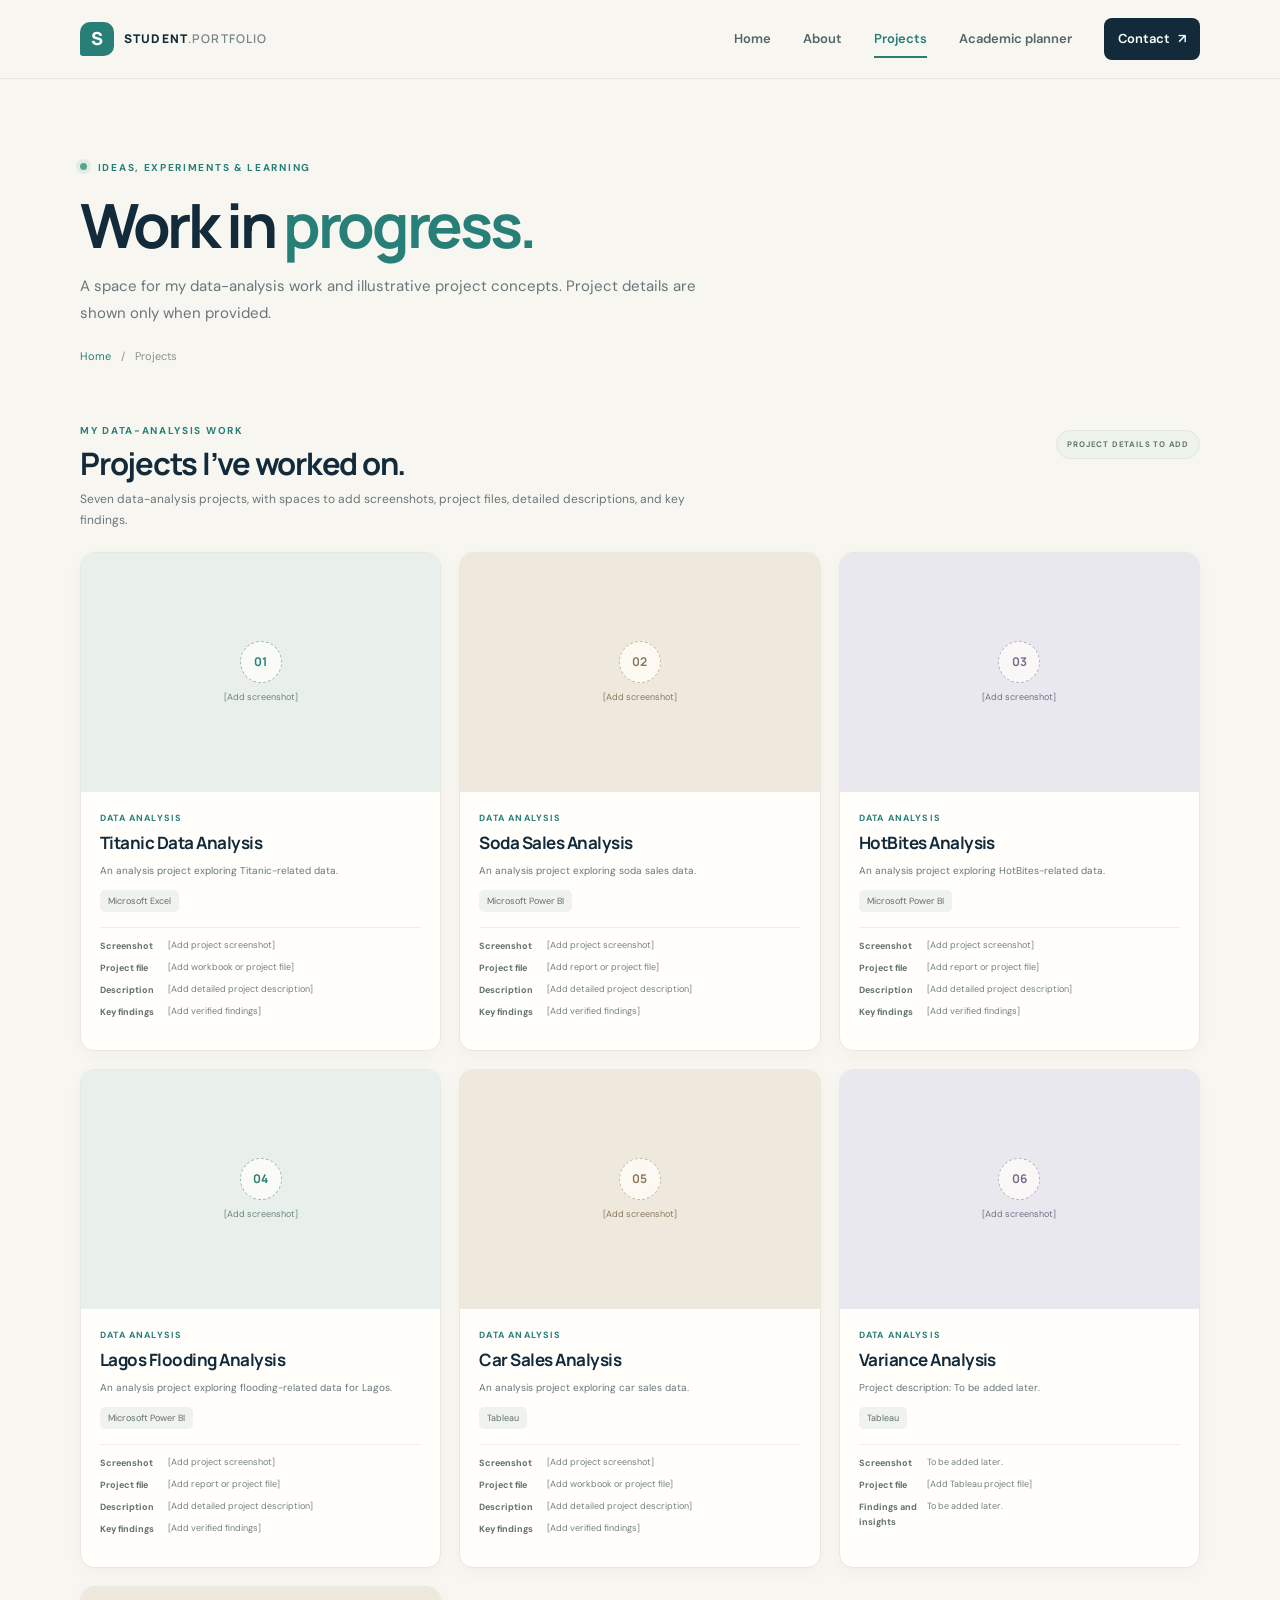
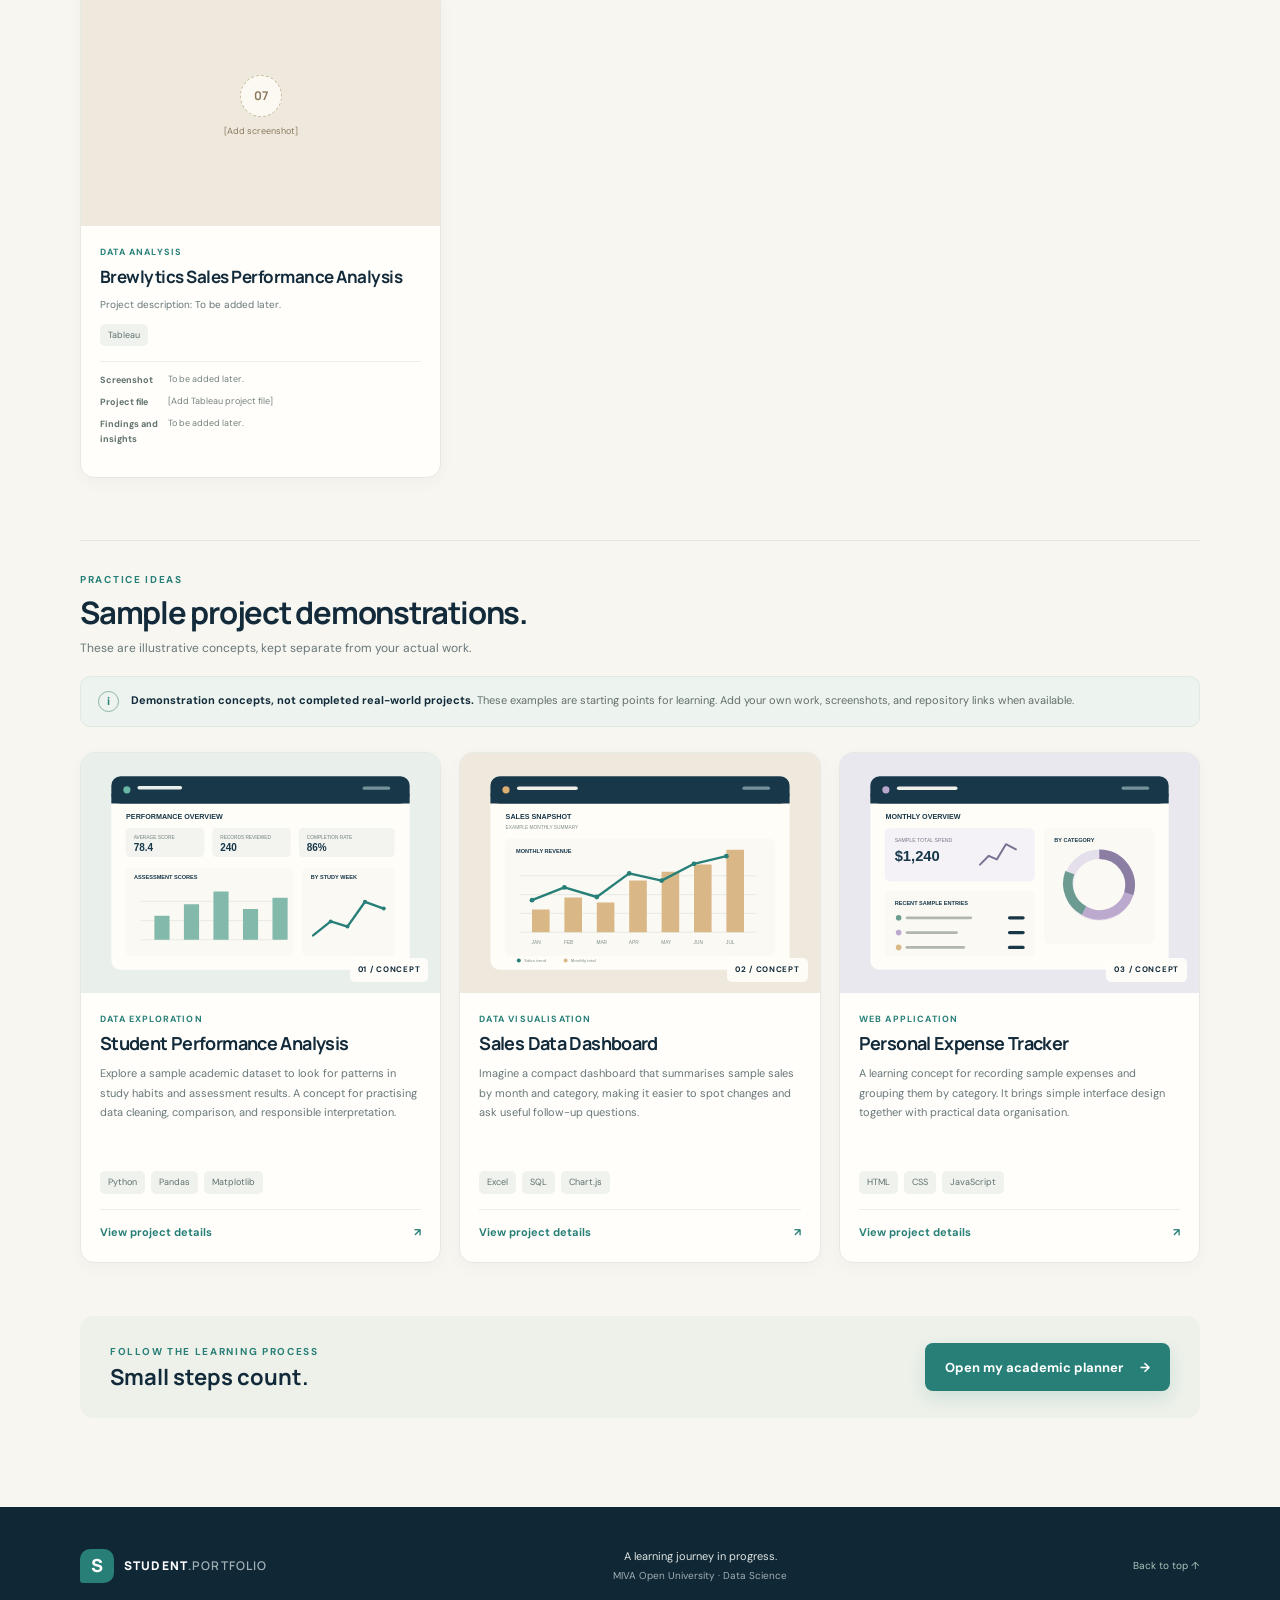
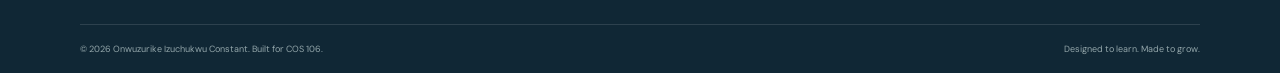
==== projects.html @ be6dac6a "Initial portfolio website" ====
<!doctype html>
<html lang="en">
<head>
  <meta charset="utf-8"><meta name="viewport" content="width=device-width, initial-scale=1"><meta name="description" content="Illustrative data science project concepts in a student portfolio."><meta name="theme-color" content="#122a3a">
  <title>Projects | Student Portfolio</title>
  <link rel="preconnect" href="https://fonts.googleapis.com"><link rel="preconnect" href="https://fonts.gstatic.com" crossorigin><link href="https://fonts.googleapis.com/css2?family=DM+Sans:wght@400;500;600;700&family=Manrope:wght@400;500;600;700;800&display=swap" rel="stylesheet"><link rel="stylesheet" href="css/style.css"><script src="js/main.js" defer></script>
</head>
<body>
  <a class="skip-link" href="#main-content">Skip to content</a>
  <header class="site-header"><div class="container header-inner"><a class="brand" href="index.html" aria-label="Student portfolio home"><span class="brand-mark">S</span><span>STUDENT<span class="brand-muted">.PORTFOLIO</span></span></a><button class="menu-toggle" type="button" aria-expanded="false" aria-controls="primary-navigation"><span class="sr-only">Toggle navigation</span><span></span><span></span></button><nav class="site-nav" id="primary-navigation" aria-label="Main navigation"><a href="index.html">Home</a><a href="about.html">About</a><a href="projects.html" aria-current="page">Projects</a><a href="planner.html">Academic planner</a><a class="nav-contact" href="contact.html">Contact <span aria-hidden="true">↗</span></a></nav></div></header>
  <main id="main-content">
    <section class="page-hero container"><p class="eyebrow"><span class="status-dot"></span> IDEAS, EXPERIMENTS &amp; LEARNING</p><h1>Work in <span class="text-teal">progress.</span></h1><p class="page-lead">A space for my data-analysis work and illustrative project concepts. Project details are shown only when provided.</p><div class="breadcrumb"><a href="index.html">Home</a><span aria-hidden="true">/</span><span>Projects</span></div></section>
    <section class="container project-section">
      <section class="actual-work-section" aria-labelledby="actual-work-heading">
        <div class="actual-work-heading"><div><p class="eyebrow">MY DATA-ANALYSIS WORK</p><h2 id="actual-work-heading">Projects I’ve worked on.</h2><p>Seven data-analysis projects, with spaces to add screenshots, project files, detailed descriptions, and key findings.</p></div><span class="work-status">PROJECT DETAILS TO ADD</span></div>
        <div class="project-grid actual-project-grid">
          <article class="project-card actual-project-card"><div class="project-placeholder-art"><span aria-hidden="true">01</span><small>[Add screenshot]</small></div><div class="project-body"><p class="project-type">DATA ANALYSIS</p><h3>Titanic Data Analysis</h3><p class="actual-project-summary">An analysis project exploring Titanic-related data.</p><ul class="tag-list" aria-label="Tool used"><li>Microsoft Excel</li></ul><dl class="project-placeholder-details"><div><dt>Screenshot</dt><dd>[Add project screenshot]</dd></div><div><dt>Project file</dt><dd>[Add workbook or project file]</dd></div><div><dt>Description</dt><dd>[Add detailed project description]</dd></div><div><dt>Key findings</dt><dd>[Add verified findings]</dd></div></dl></div></article>
          <article class="project-card actual-project-card"><div class="project-placeholder-art project-placeholder-sand"><span aria-hidden="true">02</span><small>[Add screenshot]</small></div><div class="project-body"><p class="project-type">DATA ANALYSIS</p><h3>Soda Sales Analysis</h3><p class="actual-project-summary">An analysis project exploring soda sales data.</p><ul class="tag-list" aria-label="Tool used"><li>Microsoft Power BI</li></ul><dl class="project-placeholder-details"><div><dt>Screenshot</dt><dd>[Add project screenshot]</dd></div><div><dt>Project file</dt><dd>[Add report or project file]</dd></div><div><dt>Description</dt><dd>[Add detailed project description]</dd></div><div><dt>Key findings</dt><dd>[Add verified findings]</dd></div></dl></div></article>
          <article class="project-card actual-project-card"><div class="project-placeholder-art project-placeholder-lilac"><span aria-hidden="true">03</span><small>[Add screenshot]</small></div><div class="project-body"><p class="project-type">DATA ANALYSIS</p><h3>HotBites Analysis</h3><p class="actual-project-summary">An analysis project exploring HotBites-related data.</p><ul class="tag-list" aria-label="Tool used"><li>Microsoft Power BI</li></ul><dl class="project-placeholder-details"><div><dt>Screenshot</dt><dd>[Add project screenshot]</dd></div><div><dt>Project file</dt><dd>[Add report or project file]</dd></div><div><dt>Description</dt><dd>[Add detailed project description]</dd></div><div><dt>Key findings</dt><dd>[Add verified findings]</dd></div></dl></div></article>
          <article class="project-card actual-project-card"><div class="project-placeholder-art"><span aria-hidden="true">04</span><small>[Add screenshot]</small></div><div class="project-body"><p class="project-type">DATA ANALYSIS</p><h3>Lagos Flooding Analysis</h3><p class="actual-project-summary">An analysis project exploring flooding-related data for Lagos.</p><ul class="tag-list" aria-label="Tool used"><li>Microsoft Power BI</li></ul><dl class="project-placeholder-details"><div><dt>Screenshot</dt><dd>[Add project screenshot]</dd></div><div><dt>Project file</dt><dd>[Add report or project file]</dd></div><div><dt>Description</dt><dd>[Add detailed project description]</dd></div><div><dt>Key findings</dt><dd>[Add verified findings]</dd></div></dl></div></article>
          <article class="project-card actual-project-card"><div class="project-placeholder-art project-placeholder-sand"><span aria-hidden="true">05</span><small>[Add screenshot]</small></div><div class="project-body"><p class="project-type">DATA ANALYSIS</p><h3>Car Sales Analysis</h3><p class="actual-project-summary">An analysis project exploring car sales data.</p><ul class="tag-list" aria-label="Tool used"><li>Tableau</li></ul><dl class="project-placeholder-details"><div><dt>Screenshot</dt><dd>[Add project screenshot]</dd></div><div><dt>Project file</dt><dd>[Add workbook or project file]</dd></div><div><dt>Description</dt><dd>[Add detailed project description]</dd></div><div><dt>Key findings</dt><dd>[Add verified findings]</dd></div></dl></div></article>
          <article class="project-card actual-project-card"><div class="project-placeholder-art project-placeholder-lilac"><span aria-hidden="true">06</span><small>[Add screenshot]</small></div><div class="project-body"><p class="project-type">DATA ANALYSIS</p><h3>Variance Analysis</h3><p class="actual-project-summary">Project description: To be added later.</p><ul class="tag-list" aria-label="Tool used"><li>Tableau</li></ul><dl class="project-placeholder-details"><div><dt>Screenshot</dt><dd>To be added later.</dd></div><div><dt>Project file</dt><dd>[Add Tableau project file]</dd></div><div><dt>Findings and insights</dt><dd>To be added later.</dd></div></dl></div></article>
          <article class="project-card actual-project-card"><div class="project-placeholder-art project-placeholder-sand"><span aria-hidden="true">07</span><small>[Add screenshot]</small></div><div class="project-body"><p class="project-type">DATA ANALYSIS</p><h3>Brewlytics Sales Performance Analysis</h3><p class="actual-project-summary">Project description: To be added later.</p><ul class="tag-list" aria-label="Tool used"><li>Tableau</li></ul><dl class="project-placeholder-details"><div><dt>Screenshot</dt><dd>To be added later.</dd></div><div><dt>Project file</dt><dd>[Add Tableau project file]</dd></div><div><dt>Findings and insights</dt><dd>To be added later.</dd></div></dl></div></article>
        </div>
      </section>
      <section class="sample-work-section" aria-labelledby="sample-work-heading">
      <div class="sample-work-heading"><div><p class="eyebrow">PRACTICE IDEAS</p><h2 id="sample-work-heading">Sample project demonstrations.</h2><p>These are illustrative concepts, kept separate from your actual work.</p></div></div>
      <div class="notice-banner"><span class="notice-icon" aria-hidden="true">i</span><p><strong>Demonstration concepts, not completed real-world projects.</strong> These examples are starting points for learning. Add your own work, screenshots, and repository links when available.</p></div>
      <div class="project-grid">
        <article class="project-card"><a class="project-art" href="#student-performance-details" aria-label="View Student Performance Analysis concept details"><img src="assets/images/project-student.svg" alt="Illustrative dashboard with a student-performance bar chart and score indicators"><span class="project-number">01 / CONCEPT</span></a><div class="project-body"><p class="project-type">DATA EXPLORATION</p><h2>Student Performance Analysis</h2><p>Explore a sample academic dataset to look for patterns in study habits and assessment results. A concept for practising data cleaning, comparison, and responsible interpretation.</p><ul class="tag-list" aria-label="Example technologies"><li>Python</li><li>Pandas</li><li>Matplotlib</li></ul><details class="project-details" id="student-performance-details"><summary>View project details <span aria-hidden="true">↗</span></summary><div><p><strong>Learning goals:</strong> Explore a dataset, handle missing values, compare distributions, and present observations with appropriate context.</p><p><strong>Suggested next step:</strong> Use an open, anonymised dataset. Avoid identifying individual students or implying that correlation proves causation.</p></div></details></div></article>
        <article class="project-card"><a class="project-art project-art-sand" href="#sales-dashboard-details" aria-label="View Sales Data Dashboard concept details"><img src="assets/images/project-sales.svg" alt="Illustrative sales dashboard with a teal trend line and monthly bars"><span class="project-number">02 / CONCEPT</span></a><div class="project-body"><p class="project-type">DATA VISUALISATION</p><h2>Sales Data Dashboard</h2><p>Imagine a compact dashboard that summarises sample sales by month and category, making it easier to spot changes and ask useful follow-up questions.</p><ul class="tag-list" aria-label="Example technologies"><li>Excel</li><li>SQL</li><li>Chart.js</li></ul><details class="project-details" id="sales-dashboard-details"><summary>View project details <span aria-hidden="true">↗</span></summary><div><p><strong>Learning goals:</strong> Practise summarising tabular data, selecting readable chart types, and designing a clear information hierarchy.</p><p><strong>Suggested next step:</strong> Build an interactive prototype with sample data and annotate the limits of each metric.</p></div></details></div></article>
        <article class="project-card"><a class="project-art project-art-lilac" href="#expense-tracker-details" aria-label="View Personal Expense Tracking System concept details"><img src="assets/images/project-expenses.svg" alt="Illustrative expense tracker with category labels and a circular spending summary"><span class="project-number">03 / CONCEPT</span></a><div class="project-body"><p class="project-type">WEB APPLICATION</p><h2>Personal Expense Tracker</h2><p>A learning concept for recording sample expenses and grouping them by category. It brings simple interface design together with practical data organisation.</p><ul class="tag-list" aria-label="Example technologies"><li>HTML</li><li>CSS</li><li>JavaScript</li></ul><details class="project-details" id="expense-tracker-details"><summary>View project details <span aria-hidden="true">↗</span></summary><div><p><strong>Learning goals:</strong> Practise form handling, input validation, data structures, and meaningful summaries.</p><p><strong>Suggested next step:</strong> Use fictional entries for a demo. Personal financial details should not be published in a public portfolio.</p></div></details></div></article>
      </div>
      </section>
      <div class="projects-cta"><div><p class="eyebrow">FOLLOW THE LEARNING PROCESS</p><h2>Small steps count.</h2></div><a class="button button-primary" href="planner.html">Open my academic planner <span aria-hidden="true">→</span></a></div>
    </section>
  </main>
  <footer class="site-footer"><div class="container footer-main"><a class="brand brand-footer" href="index.html"><span class="brand-mark">S</span><span>STUDENT<span class="brand-muted">.PORTFOLIO</span></span></a><p>A learning journey in progress.<br><span>MIVA Open University · Data Science</span></p><a class="footer-top" href="#main-content">Back to top ↑</a></div><div class="container footer-bottom"><span>© <span data-current-year></span> Onwuzurike Izuchukwu Constant. Built for COS 106.</span><span>Designed to learn. Made to grow.</span></div></footer>
</body>
</html>
---- css/style.css ----
:root {
  color-scheme: light;
  --navy: #122a3a;
  --navy-soft: #1c3b4b;
  --teal: #277f78;
  --teal-light: #dcece6;
  --cream: #f7f6f0;
  --paper: #fffefa;
  --ink: #1d3039;
  --muted: #68777a;
  --line: #e4e6df;
  --sand: #eee8d8;
  --shadow: 0 18px 50px rgb(18 42 58 / 8%);
  --radius: 18px;
  --font-body: "DM Sans", "Segoe UI", sans-serif;
  --font-heading: "Manrope", "Segoe UI", sans-serif;
}

* { box-sizing: border-box; }
html { scroll-behavior: smooth; scroll-padding-top: 6rem; }
body { margin: 0; background: var(--cream); color: var(--ink); font-family: var(--font-body); font-size: 16px; line-height: 1.65; -webkit-font-smoothing: antialiased; }
img { display: block; max-width: 100%; }
a { color: inherit; }
button, input, textarea { font: inherit; }
button { color: inherit; }
::selection { color: white; background: var(--teal); }
:focus-visible { outline: 3px solid #45a89d; outline-offset: 4px; }
.container { width: min(1120px, calc(100% - 48px)); margin-inline: auto; }
.sr-only { position: absolute; width: 1px; height: 1px; padding: 0; margin: -1px; overflow: hidden; clip: rect(0, 0, 0, 0); white-space: nowrap; border: 0; }
.skip-link { position: absolute; z-index: 20; top: 10px; left: 10px; padding: 10px 15px; color: white; background: var(--navy); border-radius: 6px; transform: translateY(-160%); }
.skip-link:focus { transform: translateY(0); }

.site-header { position: sticky; z-index: 10; top: 0; background: rgb(247 246 240 / 94%); border-bottom: 1px solid rgb(18 42 58 / 7%); backdrop-filter: blur(14px); }
.header-inner { display: flex; min-height: 78px; align-items: center; justify-content: space-between; gap: 30px; }
.brand { display: inline-flex; align-items: center; gap: 10px; color: var(--navy); font-family: var(--font-heading); font-size: 12px; font-weight: 800; letter-spacing: .095em; text-decoration: none; white-space: nowrap; }
.brand-mark { display: grid; width: 34px; height: 34px; place-items: center; color: white; background: var(--teal); border-radius: 10px 10px 10px 3px; font-size: 18px; letter-spacing: 0; }
.brand-muted { color: #78868a; font-weight: 600; }
.site-nav { display: flex; align-items: center; gap: clamp(17px, 2.5vw, 35px); }
.site-nav a { position: relative; color: #546469; font-size: 13px; font-weight: 600; text-decoration: none; transition: color .2s ease; }
.site-nav a:hover, .site-nav a[aria-current="page"] { color: var(--teal); }
.site-nav a[aria-current="page"]:not(.nav-contact)::after { position: absolute; right: 0; bottom: -8px; left: 0; height: 2px; background: var(--teal); content: ""; }
.site-nav .nav-contact { padding: 10px 14px; color: white; background: var(--navy); border-radius: 8px; transition: background .2s ease, transform .2s ease; }
.site-nav .nav-contact:hover { color: white; background: var(--teal); transform: translateY(-1px); }
.nav-contact span { margin-left: 5px; }
.menu-toggle { display: none; }

.hero { display: grid; min-height: 630px; grid-template-columns: 1.12fr .88fr; align-items: center; gap: 48px; padding-block: 70px 82px; }
.hero-copy { position: relative; z-index: 1; }
.eyebrow { margin: 0 0 14px; color: var(--teal); font-size: 10px; font-weight: 700; letter-spacing: .17em; line-height: 1.5; }
.status-dot { display: inline-block; width: 7px; height: 7px; margin-right: 7px; background: #54a691; border-radius: 50%; box-shadow: 0 0 0 4px rgb(84 166 145 / 13%); vertical-align: 1px; }
h1, h2, h3, p { margin-top: 0; }
h1, h2, h3 { color: var(--navy); font-family: var(--font-heading); line-height: 1.17; }
h1 { margin-bottom: 21px; font-size: clamp(42px, 5.7vw, 70px); font-weight: 700; letter-spacing: -.055em; }
.text-teal { color: var(--teal); }
.hero-lead { max-width: 535px; margin-bottom: 29px; color: #58696d; font-size: 17px; line-height: 1.8; }
.hero-lead strong { color: var(--navy); font-weight: 700; }
.hero-actions { display: flex; flex-wrap: wrap; align-items: center; gap: 12px; }
.button { display: inline-flex; min-height: 48px; align-items: center; justify-content: center; gap: 17px; padding: 12px 19px; border: 1px solid transparent; border-radius: 8px; cursor: pointer; font-size: 13px; font-weight: 700; text-decoration: none; transition: color .2s ease, background .2s ease, border-color .2s ease, transform .2s ease, box-shadow .2s ease; }
.button:hover { transform: translateY(-2px); }
.button-primary { color: white; background: var(--teal); box-shadow: 0 7px 17px rgb(39 127 120 / 15%); }
.button-primary:hover { background: #1e6863; box-shadow: 0 10px 23px rgb(39 127 120 / 22%); }
.button-quiet { color: var(--navy); background: transparent; border-color: #dfe3dd; }
.button-quiet:hover { border-color: var(--teal); }
.hero-note { display: flex; align-items: center; gap: 10px; margin-top: 45px; color: #748083; font-size: 12px; font-style: italic; }
.note-rule { width: 27px; height: 1px; background: #9ab4ab; }
.portrait-wrap { position: relative; justify-self: end; width: min(100%, 410px); padding: 16px 21px 26px 0; }
.portrait-frame { position: relative; z-index: 1; overflow: hidden; height: 444px; border: 9px solid var(--paper); border-radius: 47% 47% 16px 16px; box-shadow: var(--shadow); }
.portrait-frame img { width: 100%; height: 100%; object-fit: cover; object-position: center 37%; }
.portrait-label { position: absolute; z-index: 2; right: -2px; bottom: 8px; display: flex; align-items: center; gap: 11px; padding: 14px 19px; background: var(--paper); border: 1px solid #ecece5; border-radius: 12px; box-shadow: 0 9px 28px rgb(18 42 58 / 11%); }
.portrait-label-icon { display: grid; width: 35px; height: 35px; place-items: center; color: var(--teal); background: var(--teal-light); border-radius: 50%; font-size: 18px; }
.portrait-label strong, .portrait-label small { display: block; }
.portrait-label strong { color: var(--navy); font-size: 12px; }
.portrait-label small { color: var(--muted); font-size: 10px; }
.portrait-orbit { position: absolute; border: 1px solid #c8d9d1; border-radius: 50%; }
.orbit-one { top: 0; right: -22px; width: 175px; height: 175px; }
.orbit-two { bottom: 18px; left: -24px; width: 105px; height: 105px; }

.intro-band { padding-block: 73px; color: white; background: var(--navy); }
.intro-grid { display: grid; grid-template-columns: 1fr .8fr; align-items: center; gap: 90px; }
.eyebrow-light { color: #90c6b7; }
.intro-grid h2 { max-width: 520px; margin-bottom: 0; color: white; font-size: clamp(30px, 4vw, 43px); letter-spacing: -.04em; }
.intro-grid h2 span { color: #8bc6b6; }
.intro-copy p { margin-bottom: 17px; color: #c3ced0; font-size: 14px; line-height: 1.85; }
.text-link { display: inline-flex; align-items: center; gap: 9px; color: var(--teal); font-size: 13px; font-weight: 700; text-decoration: none; }
.text-link span, .feature-arrow { transition: transform .2s ease; }
.text-link:hover span, .feature-link:hover .feature-arrow { transform: translateX(4px); }
.text-link-light { color: #9bd3c2; }

.section { padding-block: 87px; }
.section-heading { display: flex; align-items: end; justify-content: space-between; gap: 35px; margin-bottom: 32px; }
.section-heading .eyebrow { margin-bottom: 9px; }
.section-heading h2, .feature-row h2, .interests-strip h2 { margin-bottom: 0; font-size: clamp(27px, 3.2vw, 37px); letter-spacing: -.04em; }
.section-heading > p { max-width: 340px; margin-bottom: 3px; color: var(--muted); font-size: 13px; line-height: 1.75; }
.interest-grid { display: grid; grid-template-columns: repeat(3, 1fr); gap: 17px; }
.interest-card { position: relative; min-height: 236px; padding: 27px 25px; background: var(--paper); border: 1px solid #ebede7; border-radius: var(--radius); transition: transform .25s ease, box-shadow .25s ease, border-color .25s ease; }
.interest-card:hover { border-color: #c6ded4; box-shadow: var(--shadow); transform: translateY(-4px); }
.card-index { position: absolute; top: 28px; right: 24px; color: #a4afaa; font-size: 10px; font-weight: 700; letter-spacing: .1em; }
.interest-icon { display: grid; width: 42px; height: 42px; margin-bottom: 24px; place-items: center; color: var(--teal); background: #edf4ef; border-radius: 12px; font-size: 25px; }
.interest-card h3, .skill-card h3 { margin-bottom: 9px; font-size: 16px; }
.interest-card p { margin-bottom: 0; color: var(--muted); font-size: 12px; line-height: 1.8; }
.feature-row { display: grid; grid-template-columns: .9fr 1.1fr; align-items: center; gap: 75px; padding-block: 25px 94px; }
.feature-row .eyebrow { margin-bottom: 10px; }
.feature-row h2 { max-width: 360px; margin-bottom: 15px; }
.muted-copy { color: var(--muted); font-size: 13px; line-height: 1.8; }
.feature-links { display: grid; gap: 11px; }
.feature-link { display: flex; align-items: center; gap: 15px; padding: 16px 19px; background: var(--paper); border: 1px solid #e8ebe4; border-radius: 12px; text-decoration: none; transition: border-color .2s ease, transform .2s ease; }
.feature-link:hover { border-color: #bdd9cd; transform: translateX(3px); }
.feature-link-icon { display: grid; width: 38px; height: 38px; flex: 0 0 auto; place-items: center; color: var(--teal); background: #edf4ef; border-radius: 10px; }
.feature-link strong, .feature-link small { display: block; }
.feature-link strong { color: var(--navy); font-size: 12px; }
.feature-link small { margin-top: 2px; color: var(--muted); font-size: 10px; }
.feature-arrow { margin-left: auto; color: var(--teal); }
.home-contact-details { display: grid; justify-items: start; gap: 5px; margin-top: 18px; color: var(--muted); font-size: 11px; font-style: normal; }
.home-contact-details a { color: #53686a; text-decoration-color: #b8c8c0; text-underline-offset: 3px; overflow-wrap: anywhere; transition: color .2s ease; }
.home-contact-details a:hover { color: var(--teal); }
.home-contact-details a span { color: var(--teal); }

.page-hero { position: relative; padding-top: 81px; padding-bottom: 38px; }
.page-hero h1 { margin-bottom: 13px; font-size: clamp(42px, 5.5vw, 61px); }
.page-lead { max-width: 650px; margin-bottom: 20px; color: var(--muted); font-size: 15px; line-height: 1.8; }
.breadcrumb { display: flex; gap: 10px; color: #899291; font-size: 11px; }
.breadcrumb a { color: var(--teal); text-decoration: none; }
.breadcrumb a:hover { text-decoration: underline; }

.about-layout { display: grid; grid-template-columns: 290px 1fr; align-items: start; gap: 70px; padding-top: 36px; }
.about-aside { position: sticky; top: 110px; }
.about-photo { overflow: hidden; height: 310px; background: #e9e5d9; border: 8px solid white; border-radius: 48% 48% 14px 14px; box-shadow: var(--shadow); }
.about-photo img { width: 100%; height: 100%; object-fit: cover; object-position: center 35%; }
.aside-note { position: relative; margin: 20px 10px 0; padding: 19px 21px; background: #edf2eb; border-radius: 12px; }
.aside-star { position: absolute; top: 12px; right: 14px; color: var(--teal); font-size: 17px; }
.aside-note p { margin-bottom: 4px; color: var(--navy); font-family: var(--font-heading); font-size: 13px; font-weight: 700; }
.aside-note > span:last-child { color: var(--muted); font-size: 10px; }
.about-content { min-width: 0; padding-top: 6px; }
.about-content > .eyebrow { margin-bottom: 10px; }
.about-content h2 { margin-bottom: 15px; font-size: 33px; letter-spacing: -.04em; }
.body-large { margin-bottom: 13px; color: #4f6267; font-size: 15px; line-height: 1.85; }
.about-facts { display: grid; grid-template-columns: 1fr 1fr; gap: 14px; margin: 26px 0 36px; }
.about-facts > div { padding: 16px 18px; background: #f0f1eb; border-radius: 10px; }
.fact-label { display: block; margin-bottom: 5px; color: #788782; font-size: 9px; font-weight: 700; letter-spacing: .14em; }
.about-facts strong { color: var(--navy); font-size: 13px; }
.content-block { margin-top: 34px; }
.content-block .eyebrow { margin-bottom: 6px; }
.content-block h3 { margin-bottom: 15px; font-size: 20px; }
.table-wrap { overflow-x: auto; border: 1px solid var(--line); border-radius: 10px; }
.academic-table { width: 100%; border-collapse: collapse; background: var(--paper); font-size: 11px; text-align: left; }
.academic-table th, .academic-table td { min-width: 110px; padding: 13px 15px; border-bottom: 1px solid var(--line); vertical-align: top; }
.academic-table th { color: #607071; background: #f1f3ed; font-size: 9px; letter-spacing: .04em; }
.academic-table td { color: #536368; }
.academic-table tr:last-child td { border-bottom: 0; }
.table-hint { margin: 7px 0 0; color: #899392; font-size: 10px; font-style: italic; }
.certification-card { display: flex; align-items: flex-start; gap: 13px; margin-top: 21px; padding: 17px; background: #f0f3ed; border: 1px solid #e3e9e0; border-radius: 11px; }
.certification-mark { display: grid; width: 35px; height: 35px; flex: 0 0 auto; place-items: center; color: var(--teal); background: white; border-radius: 9px; }
.certification-card .fact-label { margin-bottom: 4px; }
.certification-card h4 { margin: 0 0 3px; color: var(--navy); font-family: var(--font-heading); font-size: 13px; }
.certification-card p:not(.fact-label) { margin: 0; color: #5e6d6c; font-size: 11px; }
.certification-card .table-hint { display: block; margin-top: 5px; }
.experience-block > .muted-copy { margin-bottom: 16px; }
.experience-list { display: grid; gap: 9px; }
.experience-card { display: grid; grid-template-columns: 31px 1fr; gap: 12px; padding: 15px; background: var(--paper); border: 1px solid var(--line); border-radius: 10px; }
.experience-index { display: grid; width: 29px; height: 29px; place-items: center; color: var(--teal); background: #edf4ef; border-radius: 8px; font-size: 9px; font-weight: 700; }
.experience-card h4 { margin: 1px 0 7px; color: var(--navy); font-family: var(--font-heading); font-size: 14px; }
.experience-card p { margin: 3px 0 0; color: var(--muted); font-size: 10px; line-height: 1.65; }
.experience-card p strong { color: #526568; }
.experience-card .experience-employer { margin-top: -4px; color: var(--teal); font-weight: 600; }
.aspirations-block { margin-bottom: 20px; }
.aspirations-block strong { color: var(--navy); }
.skills-section { padding-block: 68px 74px; background: #eff1eb; }
.skills-section .section-heading { margin-bottom: 25px; }
.skills-grid { display: grid; grid-template-columns: repeat(3, 1fr); gap: 16px; }
.skill-card { padding: 23px 24px; background: var(--paper); border: 1px solid #e4e8df; border-radius: 13px; }
.skill-symbol { display: grid; width: 35px; height: 35px; margin-bottom: 18px; place-items: center; color: var(--teal); background: #e8f1eb; border-radius: 9px; font-family: var(--font-heading); font-size: 12px; font-weight: 800; }
.skill-card ul { display: grid; gap: 9px; margin: 0; padding: 0; list-style: none; }
.skill-card li { position: relative; padding-left: 15px; color: #647276; font-size: 11px; }
.skill-card li::before { position: absolute; top: 8px; left: 0; width: 5px; height: 5px; background: #76a99b; border-radius: 50%; content: ""; }
.skill-note { color: #8c9693; font-size: 10px; }
.interests-strip { display: grid; grid-template-columns: .75fr 1.25fr; align-items: center; gap: 35px; padding-block: 65px; }
.interests-strip .eyebrow { margin-bottom: 8px; }
.interests-strip > div:nth-child(2) > p { margin-bottom: 12px; color: var(--muted); font-size: 12px; }
.hobby-list { display: flex; flex-wrap: wrap; gap: 8px; margin: 0; padding: 0; list-style: none; }
.hobby-list li { padding: 6px 11px; color: #53686a; background: #e9eee8; border: 1px solid #e1e8df; border-radius: 30px; font-size: 10px; }
.media-section { display: grid; grid-template-columns: 1fr 1fr; align-items: center; gap: 40px; margin-bottom: 84px; padding: 27px 30px; background: #fffefa; border: 1px solid var(--line); border-radius: var(--radius); }
.media-copy h2 { margin-bottom: 10px; font-size: 23px; letter-spacing: -.03em; }
.media-copy > p:not(.eyebrow) { margin-bottom: 9px; color: var(--muted); font-size: 11px; line-height: 1.75; }
.media-copy .media-credit { font-size: 10px !important; }
.audio-panel { display: flex; align-items: center; gap: 16px; min-width: 0; padding: 20px; background: #f0f3ed; border-radius: 12px; }
.audio-icon { display: grid; width: 46px; height: 46px; flex: 0 0 auto; place-items: center; color: var(--teal); background: white; border-radius: 50%; font-size: 23px; }
.audio-panel > div { min-width: 0; width: 100%; }
.audio-panel label { display: block; margin-bottom: 5px; color: var(--navy); font-size: 11px; font-weight: 700; }
.audio-panel audio { display: block; width: 100%; max-width: 330px; height: 36px; }
.audio-panel p { margin: 5px 0 0; color: var(--muted); font-size: 9px; }

.project-section { padding-top: 19px; padding-bottom: 89px; }
.actual-work-section { margin-bottom: 62px; }
.actual-work-heading, .sample-work-heading { display: flex; align-items: flex-start; justify-content: space-between; gap: 20px; margin-bottom: 21px; }
.actual-work-heading h2, .sample-work-heading h2 { margin: 0 0 8px; font-size: clamp(23px, 3vw, 31px); letter-spacing: -.04em; }
.actual-work-heading p:not(.eyebrow), .sample-work-heading p:not(.eyebrow) { max-width: 650px; margin: 0; color: var(--muted); font-size: 12px; line-height: 1.75; }
.actual-work-heading .eyebrow, .sample-work-heading .eyebrow { margin-bottom: 7px; }
.work-status { flex: 0 0 auto; margin-top: 7px; padding: 7px 10px; color: #64746f; background: #edf2eb; border: 1px solid #e0e8df; border-radius: 30px; font-size: 8px; font-weight: 700; letter-spacing: .1em; }
.actual-project-card { overflow: hidden; }
.project-placeholder-art { display: grid; min-height: 180px; aspect-ratio: 1.5; align-content: center; justify-items: center; gap: 7px; color: #69847e; background: #e9f0ec; }
.project-placeholder-art > span { display: grid; width: 42px; height: 42px; place-items: center; color: var(--teal); background: rgb(255 254 250 / 75%); border: 1px dashed #9bb9ad; border-radius: 50%; font-family: var(--font-heading); font-size: 12px; font-weight: 700; }
.project-placeholder-art small { font-size: 9px; }
.project-placeholder-sand { color: #8b785e; background: #eee9dc; }
.project-placeholder-sand > span { color: #8b785e; border-color: #cbb99c; }
.project-placeholder-lilac { color: #766d87; background: #e9e8ef; }
.project-placeholder-lilac > span { color: #766d87; border-color: #b7aec7; }
.actual-project-card .project-body { padding-bottom: 18px; }
.actual-project-card .project-body h3 { margin: 0 0 9px; font-size: 17px; letter-spacing: -.03em; overflow-wrap: anywhere; }
.actual-project-card .project-body > p:not(.project-type) { min-height: 0; margin-bottom: 10px; font-size: 10px; }
.actual-project-card .project-body > p strong { color: var(--navy); }
.project-placeholder-details { display: grid; gap: 7px; margin: 12px 0; padding: 11px 0 0; border-top: 1px solid #eceee8; }
.project-placeholder-details > div { display: grid; grid-template-columns: 61px 1fr; gap: 7px; }
.project-placeholder-details dt { color: #62726e; font-size: 9px; font-weight: 700; }
.project-placeholder-details dd { margin: 0; color: #75827f; font-size: 9px; line-height: 1.55; overflow-wrap: anywhere; }
.actual-project-card .project-body > .placeholder-note { margin: 11px 0 0; padding-top: 9px; color: #85908c; border-top: 1px solid #eceee8; font-size: 9px; font-style: italic; }
.sample-work-section { padding-top: 31px; border-top: 1px solid #e2e6df; }
.sample-work-heading { margin-bottom: 17px; }
.notice-banner { display: flex; align-items: flex-start; gap: 12px; margin-bottom: 25px; padding: 14px 17px; background: #edf3ee; border: 1px solid #dfeae1; border-radius: 10px; }
.notice-icon { display: grid; width: 21px; height: 21px; flex: 0 0 auto; place-items: center; color: var(--teal); border: 1px solid #8db4a6; border-radius: 50%; font-size: 11px; font-weight: 700; }
.notice-banner p { margin: 0; color: #62706c; font-size: 11px; line-height: 1.7; }
.notice-banner strong { color: var(--navy); }
.project-grid { display: grid; grid-template-columns: repeat(3, 1fr); gap: 18px; }
.project-card { overflow: hidden; background: var(--paper); border: 1px solid #e6e8e2; border-radius: 14px; box-shadow: 0 5px 18px rgb(18 42 58 / 3%); transition: box-shadow .25s ease, transform .25s ease; }
.project-card:hover { box-shadow: var(--shadow); transform: translateY(-4px); }
.project-art { position: relative; display: block; overflow: hidden; aspect-ratio: 1.5; background: #e9f0ec; }
.project-art img { width: 100%; height: 100%; object-fit: cover; transition: transform .4s ease; }
.project-card:hover .project-art img { transform: scale(1.035); }
.project-art-sand { background: #eee9dc; }
.project-art-lilac { background: #e9e8ef; }
.project-number { position: absolute; right: 12px; bottom: 11px; padding: 5px 8px; color: var(--navy); background: rgb(255 254 250 / 90%); border-radius: 5px; font-size: 8px; font-weight: 700; letter-spacing: .09em; }
.project-body { padding: 19px 19px 21px; }
.project-type { margin-bottom: 7px; color: var(--teal); font-size: 9px; font-weight: 700; letter-spacing: .13em; }
.project-body h2 { margin-bottom: 10px; font-size: 18px; letter-spacing: -.035em; }
.project-body > p:not(.project-type) { min-height: 92px; margin-bottom: 15px; color: var(--muted); font-size: 11px; line-height: 1.75; }
.tag-list { display: flex; flex-wrap: wrap; gap: 6px; margin: 0 0 15px; padding: 0; list-style: none; }
.tag-list li { padding: 4px 8px; color: #5f706e; background: #eff2ed; border-radius: 5px; font-size: 9px; }
.project-details { border-top: 1px solid #eceee8; }
.project-details summary { display: flex; justify-content: space-between; gap: 8px; padding-top: 13px; color: var(--teal); cursor: pointer; font-size: 11px; font-weight: 700; list-style: none; }
.project-details summary::-webkit-details-marker { display: none; }
.project-details summary span { transition: transform .2s ease; }
.project-details[open] summary span { transform: rotate(45deg); }
.project-details > div { padding-top: 11px; }
.project-details > div p { margin-bottom: 8px; color: var(--muted); font-size: 10px; line-height: 1.7; }
.project-details strong { color: var(--navy); }
.projects-cta { display: flex; align-items: center; justify-content: space-between; gap: 25px; margin-top: 53px; padding: 27px 30px; background: #edf1ea; border-radius: 14px; }
.projects-cta .eyebrow { margin-bottom: 6px; }
.projects-cta h2 { margin-bottom: 0; font-size: 22px; }

.planner-hero { padding-bottom: 32px; }
.planner-shell { padding-bottom: 91px; }
.planner-stats { display: grid; grid-template-columns: repeat(3, 1fr); gap: 14px; margin-bottom: 18px; }
.stat-card { display: grid; grid-template-columns: 1fr auto; align-items: center; padding: 17px 20px; background: var(--paper); border: 1px solid #e6e8e1; border-radius: 12px; }
.stat-label { grid-column: 1; color: #778381; font-size: 9px; font-weight: 700; letter-spacing: .14em; }
.stat-card strong { grid-column: 2; grid-row: 1 / span 2; color: var(--navy); font-family: var(--font-heading); font-size: 29px; line-height: 1; }
.stat-card > span:last-child { grid-column: 1; color: var(--muted); font-size: 10px; }
.stat-card-complete strong { color: var(--teal); }
.planner-layout { display: grid; grid-template-columns: .78fr 1.22fr; align-items: start; gap: 17px; }
.task-form-card, .task-list-card { min-width: 0; padding: 25px; background: var(--paper); border: 1px solid #e6e8e1; border-radius: 14px; }
.task-form-card h2, .task-list-head h2, .contact-form-panel h2 { margin-bottom: 8px; font-size: 22px; letter-spacing: -.035em; }
.task-form-card > .muted-copy, .contact-form-panel > .muted-copy { margin-bottom: 22px; font-size: 11px; }
.field { margin-bottom: 15px; }
.field label { display: block; margin-bottom: 6px; color: #33484d; font-size: 11px; font-weight: 700; }
.field label > span[aria-hidden="true"] { color: var(--teal); }
.optional-label { color: #89928f; font-size: 10px; font-weight: 400; }
.field input, .field textarea { display: block; width: 100%; min-height: 43px; padding: 10px 12px; color: var(--ink); background: #fff; border: 1px solid #dce1dc; border-radius: 7px; outline: none; font-size: 12px; transition: border-color .2s ease, box-shadow .2s ease; }
.field textarea { min-height: 93px; resize: vertical; }
.field input::placeholder, .field textarea::placeholder { color: #a0aaa6; }
.field input:focus, .field textarea:focus { border-color: var(--teal); box-shadow: 0 0 0 3px rgb(39 127 120 / 11%); }
.field [aria-invalid="true"] { border-color: #b94a48; }
.field-error { display: block; min-height: 0; margin-top: 4px; color: #a03d3b; font-size: 10px; }
.field-error:not(:empty) { min-height: 15px; }
.button-full { width: 100%; margin-top: 2px; }
.privacy-note { display: flex; align-items: flex-start; gap: 7px; margin: 12px 0 0; color: #7d8985; font-size: 9px; line-height: 1.6; }
.task-list-head { display: flex; align-items: center; justify-content: space-between; gap: 10px; }
.task-list-head .eyebrow { margin-bottom: 7px; }
.task-list-head h2 { margin-bottom: 0; }
.text-button { padding: 5px 0; color: #788682; background: none; border: 0; cursor: pointer; font-size: 10px; text-decoration: underline; text-underline-offset: 3px; }
.text-button:hover { color: var(--teal); }
.task-filters { display: flex; gap: 6px; margin-block: 20px 4px; padding-bottom: 12px; border-bottom: 1px solid #eceee8; }
.filter-button { display: inline-flex; align-items: center; gap: 6px; padding: 7px 10px; color: #6d7a79; background: transparent; border: 1px solid transparent; border-radius: 7px; cursor: pointer; font-size: 10px; font-weight: 600; }
.filter-button span { display: grid; min-width: 18px; height: 18px; padding-inline: 4px; place-items: center; background: #edf0ea; border-radius: 20px; font-size: 9px; }
.filter-button:hover, .filter-button.is-active { color: var(--teal); background: #edf4ef; }
.filter-button.is-active { border-color: #dbe9df; }
.planner-message { min-height: 16px; margin: 7px 0; color: var(--teal); font-size: 10px; }
.task-list { display: grid; gap: 9px; margin: 0; padding: 0; list-style: none; }
.task-item { display: grid; grid-template-columns: 20px 1fr auto; align-items: start; gap: 11px; padding: 13px 12px; background: #fbfbf7; border: 1px solid #e9ece5; border-radius: 9px; animation: task-enter .25s ease both; }
.task-checkbox { width: 17px; height: 17px; margin: 2px 0 0; accent-color: var(--teal); cursor: pointer; }
.task-content { min-width: 0; }
.task-title { display: block; color: var(--navy); cursor: pointer; font-size: 11px; font-weight: 700; overflow-wrap: anywhere; }
.task-due { margin: 3px 0 0; color: #7e8a87; font-size: 9px; }
.task-description { margin: 7px 0 0; color: #667471; font-size: 10px; line-height: 1.6; overflow-wrap: anywhere; }
.task-item.is-complete .task-title { color: #75827f; text-decoration: line-through; }
.task-delete { padding: 4px 6px; color: #8a7772; background: transparent; border: 0; border-radius: 5px; cursor: pointer; font-size: 9px; }
.task-delete:hover { color: #a03d3b; background: #f8ece9; }
.empty-state { padding: 36px 15px 29px; text-align: center; }
.empty-state[hidden] { display: none; }
.empty-icon { display: inline-grid; width: 40px; height: 40px; margin-bottom: 10px; place-items: center; color: var(--teal); background: #edf4ef; border-radius: 50%; }
.empty-state h3 { margin-bottom: 5px; font-size: 15px; }
.empty-state p { margin-bottom: 0; color: var(--muted); font-size: 10px; }
.storage-disclaimer { margin: 15px 0 0; padding-top: 11px; color: #84908c; border-top: 1px solid #eceee8; font-size: 9px; }

.contact-layout { display: grid; grid-template-columns: .85fr 1.15fr; align-items: start; gap: 22px; padding-top: 18px; padding-bottom: 91px; }
.contact-aside { position: relative; overflow: hidden; min-height: 495px; padding: 36px 31px; color: white; background: var(--navy); border-radius: 15px; }
.contact-aside h2 { max-width: 330px; margin-bottom: 15px; color: white; font-size: 30px; letter-spacing: -.04em; }
.contact-aside > p:not(.eyebrow):not(.contact-aside-label):not(.contact-aside-value):not(.contact-aside-foot) { max-width: 340px; color: #bdc9ca; font-size: 12px; line-height: 1.8; }
.contact-aside-divider { width: 100%; height: 1px; margin: 27px 0 20px; background: rgb(255 255 255 / 15%); }
.contact-aside .contact-details-divider { margin-block: 16px 13px; }
.contact-aside-label { margin-bottom: 5px; color: #8bc6b6; font-size: 9px; font-weight: 700; letter-spacing: .16em; }
.contact-aside-value { color: #eef1ed; font-size: 13px; line-height: 1.7; }
.contact-details-list { display: grid; justify-items: start; gap: 6px; color: #e0e8e4; font-size: 11px; font-style: normal; }
.contact-details-list a { max-width: 100%; color: #e0e8e4; text-decoration-color: #759b91; text-underline-offset: 3px; overflow-wrap: anywhere; transition: color .2s ease; }
.contact-details-list a:hover { color: #9bd3c2; }
.contact-details-list a span { margin-left: 3px; color: #9bd3c2; }
.contact-aside-foot { position: absolute; bottom: 21px; left: 31px; max-width: calc(100% - 60px); color: #a7b6b9; font-size: 9px; }
.contact-aside-decoration { position: absolute; right: -27px; bottom: 36px; color: rgb(126 189 172 / 15%); font-size: 153px; line-height: 1; }
.contact-form-panel { padding: 30px; background: var(--paper); border: 1px solid #e6e8e1; border-radius: 15px; }
.contact-form-panel form { margin-top: 20px; }
.contact-form-panel .field { margin-bottom: 13px; }
.contact-form-panel .field textarea { min-height: 108px; }
.form-feedback { min-height: 17px; margin: 11px 0 0; font-size: 10px; }
.form-feedback.is-error { color: #a03d3b; }
.form-feedback.is-success { color: var(--teal); }
.contact-form-panel .privacy-note { display: block; margin-top: 7px; }

.site-footer { color: #d4dddd; background: #102735; }
.footer-main { display: flex; min-height: 117px; align-items: center; justify-content: space-between; gap: 24px; }
.brand-footer { color: white; }
.brand-footer .brand-muted { color: #9fb0b4; }
.footer-main > p { margin: 0; color: #e0e6e3; font-size: 11px; line-height: 1.7; text-align: center; }
.footer-main > p span { color: #9fb0b4; font-size: 10px; }
.footer-top { color: #a9c7bc; font-size: 10px; text-decoration: none; }
.footer-top:hover { color: white; }
.footer-bottom { display: flex; min-height: 49px; align-items: center; justify-content: space-between; gap: 20px; color: #93a6aa; border-top: 1px solid rgb(255 255 255 / 12%); font-size: 9px; }

@keyframes task-enter { from { opacity: 0; transform: translateY(5px); } to { opacity: 1; transform: translateY(0); } }
@keyframes gentle-float { 0%, 100% { transform: translateY(0); } 50% { transform: translateY(-4px); } }
.portrait-label-icon { animation: gentle-float 4s ease-in-out infinite; }

@media (min-width: 1400px) {
  .hero { min-height: 690px; }
}

@media (max-width: 900px) {
  .hero { min-height: 560px; gap: 26px; }
  .portrait-wrap { width: min(100%, 350px); }
  .portrait-frame { height: 390px; }
  .intro-grid { gap: 45px; }
  .about-layout { grid-template-columns: 230px 1fr; gap: 42px; }
  .about-photo { height: 265px; }
  .project-grid { gap: 12px; }
  .project-body { padding-inline: 14px; }
  .project-body h2 { font-size: 16px; }
  .project-body > p:not(.project-type) { min-height: 112px; }
  .contact-layout { gap: 15px; }
}

@media (max-width: 700px) {
  .container { width: min(100% - 36px, 540px); }
  .header-inner { min-height: 68px; }
  .menu-toggle { display: grid; width: 42px; height: 42px; align-content: center; justify-items: center; gap: 5px; padding: 9px; background: transparent; border: 1px solid #dfe4de; border-radius: 9px; cursor: pointer; }
  .menu-toggle span:not(.sr-only) { width: 18px; height: 2px; background: var(--navy); border-radius: 2px; transition: transform .2s ease; }
  .menu-toggle[aria-expanded="true"] span:nth-of-type(2) { transform: translateY(3.5px) rotate(45deg); }
  .menu-toggle[aria-expanded="true"] span:nth-of-type(3) { transform: translateY(-3.5px) rotate(-45deg); }
  .site-nav { position: absolute; top: calc(100% - 1px); right: 0; left: 0; display: none; align-items: stretch; gap: 0; padding: 8px 18px 17px; background: var(--cream); border-bottom: 1px solid #e4e7df; box-shadow: 0 14px 24px rgb(18 42 58 / 8%); }
  .site-nav.is-open { display: flex; flex-direction: column; }
  .site-nav a { padding: 11px 7px; border-bottom: 1px solid #e8eae4; }
  .site-nav a[aria-current="page"]:not(.nav-contact)::after { display: none; }
  .site-nav .nav-contact { margin-top: 9px; padding-inline: 13px; border-bottom: 0; }
  .hero { min-height: auto; grid-template-columns: 1fr; gap: 15px; padding-top: 63px; padding-bottom: 62px; }
  .hero-copy { order: 1; }
  .hero h1 { font-size: clamp(43px, 11vw, 63px); }
  .hero-lead { max-width: 470px; font-size: 15px; }
  .portrait-wrap { order: 0; justify-self: center; width: min(76%, 300px); padding: 9px 14px 22px 0; }
  .portrait-frame { height: 294px; border-width: 6px; }
  .portrait-label { right: -10px; bottom: 4px; padding: 9px 12px; }
  .portrait-label-icon { width: 29px; height: 29px; }
  .portrait-orbit.orbit-one { right: -14px; width: 118px; height: 118px; }
  .portrait-orbit.orbit-two { left: -15px; width: 72px; height: 72px; }
  .hero-note { margin-top: 27px; }
  .intro-band { padding-block: 53px; }
  .intro-grid { grid-template-columns: 1fr; gap: 18px; }
  .intro-grid h2 { max-width: 480px; font-size: 34px; }
  .intro-copy p { font-size: 13px; }
  .section { padding-block: 60px; }
  .section-heading { display: block; margin-bottom: 24px; }
  .section-heading > p { margin-top: 11px; }
  .interest-grid { grid-template-columns: 1fr; gap: 10px; }
  .interest-card { min-height: auto; padding: 21px 20px; }
  .interest-icon { margin-bottom: 15px; }
  .card-index { top: 22px; right: 20px; }
  .feature-row { grid-template-columns: 1fr; gap: 23px; padding-block: 8px 63px; }
  .page-hero { padding-top: 56px; padding-bottom: 29px; }
  .page-hero h1 { font-size: clamp(39px, 9.5vw, 53px); }
  .page-lead { font-size: 13px; }
  .about-layout { grid-template-columns: minmax(0, 1fr); gap: 33px; padding-top: 17px; }
  .about-aside { position: static; display: grid; grid-template-columns: 125px 1fr; align-items: end; gap: 14px; }
  .about-photo { height: 155px; border-width: 5px; }
  .aside-note { margin: 0 0 2px; padding: 16px 15px; }
  .aside-note p { padding-right: 12px; font-size: 11px; }
  .about-content h2 { font-size: 28px; }
  .body-large { font-size: 13px; }
  .about-facts { gap: 9px; margin-block: 20px 29px; }
  .about-facts > div { padding: 13px; }
  .about-facts strong { font-size: 11px; }
  .academic-table { min-width: 540px; }
  .skills-section { padding-block: 51px; }
  .skills-grid { grid-template-columns: 1fr; gap: 10px; }
  .skill-card { padding: 19px; }
  .skill-symbol { margin-bottom: 12px; }
  .interests-strip { grid-template-columns: 1fr; gap: 15px; padding-block: 49px; }
  .media-section { grid-template-columns: 1fr; gap: 15px; margin-bottom: 56px; padding: 21px; }
  .project-section { padding-top: 10px; padding-bottom: 61px; }
  .project-grid { grid-template-columns: 1fr; gap: 14px; }
  .project-art { aspect-ratio: 1.7; }
  .project-placeholder-art { min-height: 150px; aspect-ratio: 1.7; }
  .project-body { padding: 19px; }
  .project-body h2 { font-size: 18px; }
  .project-body > p:not(.project-type) { min-height: auto; }
  .actual-work-section { margin-bottom: 43px; }
  .actual-work-heading { flex-direction: column; gap: 10px; }
  .work-status { margin-top: 0; }
  .sample-work-section { padding-top: 25px; }
  .projects-cta { align-items: flex-start; flex-direction: column; margin-top: 31px; padding: 22px; }
  .planner-stats { gap: 7px; }
  .stat-card { padding: 12px 10px; }
  .stat-card strong { font-size: 23px; }
  .stat-label { font-size: 8px; letter-spacing: .08em; }
  .stat-card > span:last-child { font-size: 9px; }
  .planner-layout { grid-template-columns: 1fr; gap: 12px; }
  .task-form-card, .task-list-card { padding: 20px; }
  .planner-shell { padding-bottom: 61px; }
  .contact-layout { grid-template-columns: 1fr; gap: 12px; padding-top: 10px; padding-bottom: 61px; }
  .contact-aside { min-height: 440px; padding: 27px 24px; }
  .contact-aside h2 { max-width: 380px; font-size: 27px; }
  .contact-aside-foot { bottom: 19px; left: 24px; }
  .contact-form-panel { padding: 23px 19px; }
  .footer-main { min-height: 145px; flex-wrap: wrap; justify-content: space-between; padding-block: 22px; }
  .footer-main > p { order: 3; width: 100%; text-align: left; }
  .footer-bottom { align-items: flex-start; flex-direction: column; justify-content: center; gap: 3px; padding-block: 11px; }
}

@media (max-width: 380px) {
  .container { width: calc(100% - 28px); }
  .brand { gap: 7px; font-size: 10px; }
  .brand-mark { width: 30px; height: 30px; }
  .hero-actions { align-items: stretch; flex-direction: column; }
  .button { width: 100%; }
  .about-facts { grid-template-columns: 1fr; }
  .task-form-card, .task-list-card { padding: 16px; }
  .filter-button { gap: 4px; padding-inline: 7px; font-size: 9px; }
}

@media (prefers-reduced-motion: reduce) {
  *, *::before, *::after { scroll-behavior: auto !important; animation-duration: .01ms !important; animation-iteration-count: 1 !important; transition-duration: .01ms !important; }
}
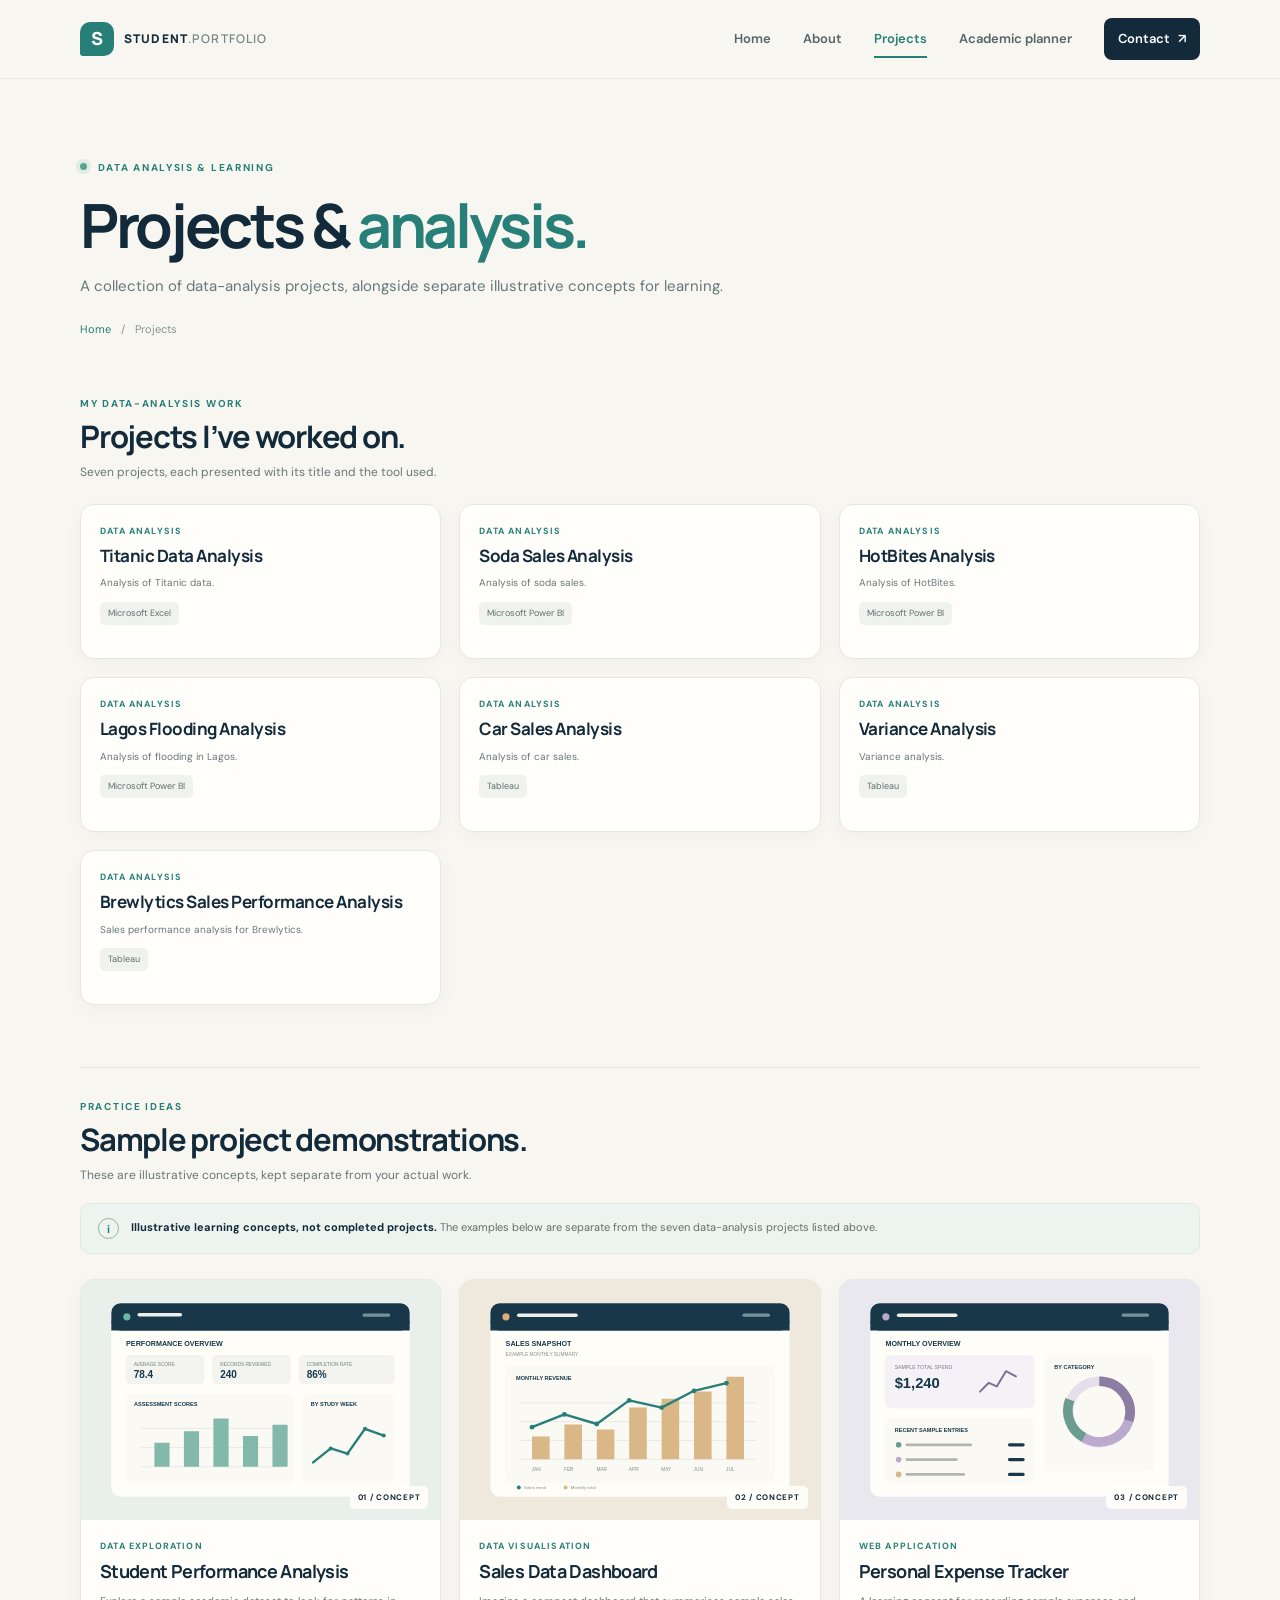
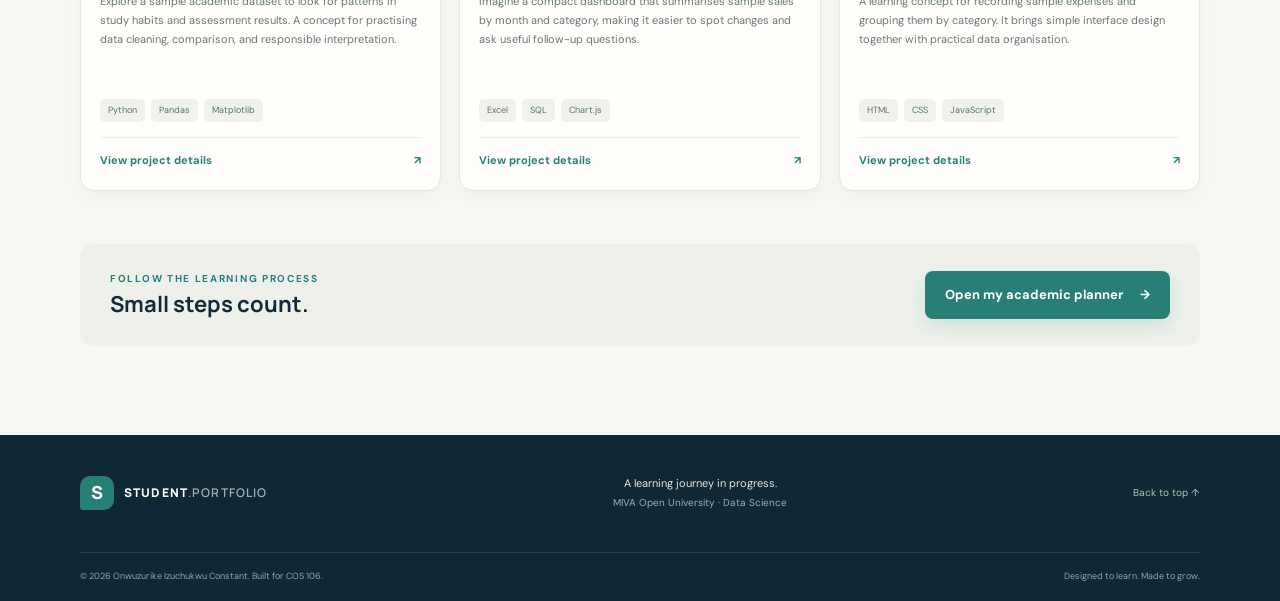
==== commit 9702a2c2: "Improve projects page presentation" ====
--- a/projects.html
+++ b/projects.html
@@ -1,7 +1,7 @@
 <!doctype html>
 <html lang="en">
 <head>
-  <meta charset="utf-8"><meta name="viewport" content="width=device-width, initial-scale=1"><meta name="description" content="Illustrative data science project concepts in a student portfolio."><meta name="theme-color" content="#122a3a">
+  <meta charset="utf-8"><meta name="viewport" content="width=device-width, initial-scale=1"><meta name="description" content="Data-analysis projects created with Microsoft Excel, Microsoft Power BI, and Tableau, alongside illustrative learning concepts."><meta name="theme-color" content="#122a3a">
   <title>Projects | Student Portfolio</title>
   <link rel="preconnect" href="https://fonts.googleapis.com"><link rel="preconnect" href="https://fonts.gstatic.com" crossorigin><link href="https://fonts.googleapis.com/css2?family=DM+Sans:wght@400;500;600;700&family=Manrope:wght@400;500;600;700;800&display=swap" rel="stylesheet"><link rel="stylesheet" href="css/style.css"><script src="js/main.js" defer></script>
 </head>
@@ -9,23 +9,23 @@
   <a class="skip-link" href="#main-content">Skip to content</a>
   <header class="site-header"><div class="container header-inner"><a class="brand" href="index.html" aria-label="Student portfolio home"><span class="brand-mark">S</span><span>STUDENT<span class="brand-muted">.PORTFOLIO</span></span></a><button class="menu-toggle" type="button" aria-expanded="false" aria-controls="primary-navigation"><span class="sr-only">Toggle navigation</span><span></span><span></span></button><nav class="site-nav" id="primary-navigation" aria-label="Main navigation"><a href="index.html">Home</a><a href="about.html">About</a><a href="projects.html" aria-current="page">Projects</a><a href="planner.html">Academic planner</a><a class="nav-contact" href="contact.html">Contact <span aria-hidden="true">↗</span></a></nav></div></header>
   <main id="main-content">
-    <section class="page-hero container"><p class="eyebrow"><span class="status-dot"></span> IDEAS, EXPERIMENTS &amp; LEARNING</p><h1>Work in <span class="text-teal">progress.</span></h1><p class="page-lead">A space for my data-analysis work and illustrative project concepts. Project details are shown only when provided.</p><div class="breadcrumb"><a href="index.html">Home</a><span aria-hidden="true">/</span><span>Projects</span></div></section>
+    <section class="page-hero container"><p class="eyebrow"><span class="status-dot"></span> DATA ANALYSIS &amp; LEARNING</p><h1>Projects &amp; <span class="text-teal">analysis.</span></h1><p class="page-lead">A collection of data-analysis projects, alongside separate illustrative concepts for learning.</p><div class="breadcrumb"><a href="index.html">Home</a><span aria-hidden="true">/</span><span>Projects</span></div></section>
     <section class="container project-section">
       <section class="actual-work-section" aria-labelledby="actual-work-heading">
-        <div class="actual-work-heading"><div><p class="eyebrow">MY DATA-ANALYSIS WORK</p><h2 id="actual-work-heading">Projects I’ve worked on.</h2><p>Seven data-analysis projects, with spaces to add screenshots, project files, detailed descriptions, and key findings.</p></div><span class="work-status">PROJECT DETAILS TO ADD</span></div>
+        <div class="actual-work-heading"><div><p class="eyebrow">MY DATA-ANALYSIS WORK</p><h2 id="actual-work-heading">Projects I’ve worked on.</h2><p>Seven projects, each presented with its title and the tool used.</p></div></div>
         <div class="project-grid actual-project-grid">
-          <article class="project-card actual-project-card"><div class="project-placeholder-art"><span aria-hidden="true">01</span><small>[Add screenshot]</small></div><div class="project-body"><p class="project-type">DATA ANALYSIS</p><h3>Titanic Data Analysis</h3><p class="actual-project-summary">An analysis project exploring Titanic-related data.</p><ul class="tag-list" aria-label="Tool used"><li>Microsoft Excel</li></ul><dl class="project-placeholder-details"><div><dt>Screenshot</dt><dd>[Add project screenshot]</dd></div><div><dt>Project file</dt><dd>[Add workbook or project file]</dd></div><div><dt>Description</dt><dd>[Add detailed project description]</dd></div><div><dt>Key findings</dt><dd>[Add verified findings]</dd></div></dl></div></article>
-          <article class="project-card actual-project-card"><div class="project-placeholder-art project-placeholder-sand"><span aria-hidden="true">02</span><small>[Add screenshot]</small></div><div class="project-body"><p class="project-type">DATA ANALYSIS</p><h3>Soda Sales Analysis</h3><p class="actual-project-summary">An analysis project exploring soda sales data.</p><ul class="tag-list" aria-label="Tool used"><li>Microsoft Power BI</li></ul><dl class="project-placeholder-details"><div><dt>Screenshot</dt><dd>[Add project screenshot]</dd></div><div><dt>Project file</dt><dd>[Add report or project file]</dd></div><div><dt>Description</dt><dd>[Add detailed project description]</dd></div><div><dt>Key findings</dt><dd>[Add verified findings]</dd></div></dl></div></article>
-          <article class="project-card actual-project-card"><div class="project-placeholder-art project-placeholder-lilac"><span aria-hidden="true">03</span><small>[Add screenshot]</small></div><div class="project-body"><p class="project-type">DATA ANALYSIS</p><h3>HotBites Analysis</h3><p class="actual-project-summary">An analysis project exploring HotBites-related data.</p><ul class="tag-list" aria-label="Tool used"><li>Microsoft Power BI</li></ul><dl class="project-placeholder-details"><div><dt>Screenshot</dt><dd>[Add project screenshot]</dd></div><div><dt>Project file</dt><dd>[Add report or project file]</dd></div><div><dt>Description</dt><dd>[Add detailed project description]</dd></div><div><dt>Key findings</dt><dd>[Add verified findings]</dd></div></dl></div></article>
-          <article class="project-card actual-project-card"><div class="project-placeholder-art"><span aria-hidden="true">04</span><small>[Add screenshot]</small></div><div class="project-body"><p class="project-type">DATA ANALYSIS</p><h3>Lagos Flooding Analysis</h3><p class="actual-project-summary">An analysis project exploring flooding-related data for Lagos.</p><ul class="tag-list" aria-label="Tool used"><li>Microsoft Power BI</li></ul><dl class="project-placeholder-details"><div><dt>Screenshot</dt><dd>[Add project screenshot]</dd></div><div><dt>Project file</dt><dd>[Add report or project file]</dd></div><div><dt>Description</dt><dd>[Add detailed project description]</dd></div><div><dt>Key findings</dt><dd>[Add verified findings]</dd></div></dl></div></article>
-          <article class="project-card actual-project-card"><div class="project-placeholder-art project-placeholder-sand"><span aria-hidden="true">05</span><small>[Add screenshot]</small></div><div class="project-body"><p class="project-type">DATA ANALYSIS</p><h3>Car Sales Analysis</h3><p class="actual-project-summary">An analysis project exploring car sales data.</p><ul class="tag-list" aria-label="Tool used"><li>Tableau</li></ul><dl class="project-placeholder-details"><div><dt>Screenshot</dt><dd>[Add project screenshot]</dd></div><div><dt>Project file</dt><dd>[Add workbook or project file]</dd></div><div><dt>Description</dt><dd>[Add detailed project description]</dd></div><div><dt>Key findings</dt><dd>[Add verified findings]</dd></div></dl></div></article>
-          <article class="project-card actual-project-card"><div class="project-placeholder-art project-placeholder-lilac"><span aria-hidden="true">06</span><small>[Add screenshot]</small></div><div class="project-body"><p class="project-type">DATA ANALYSIS</p><h3>Variance Analysis</h3><p class="actual-project-summary">Project description: To be added later.</p><ul class="tag-list" aria-label="Tool used"><li>Tableau</li></ul><dl class="project-placeholder-details"><div><dt>Screenshot</dt><dd>To be added later.</dd></div><div><dt>Project file</dt><dd>[Add Tableau project file]</dd></div><div><dt>Findings and insights</dt><dd>To be added later.</dd></div></dl></div></article>
-          <article class="project-card actual-project-card"><div class="project-placeholder-art project-placeholder-sand"><span aria-hidden="true">07</span><small>[Add screenshot]</small></div><div class="project-body"><p class="project-type">DATA ANALYSIS</p><h3>Brewlytics Sales Performance Analysis</h3><p class="actual-project-summary">Project description: To be added later.</p><ul class="tag-list" aria-label="Tool used"><li>Tableau</li></ul><dl class="project-placeholder-details"><div><dt>Screenshot</dt><dd>To be added later.</dd></div><div><dt>Project file</dt><dd>[Add Tableau project file]</dd></div><div><dt>Findings and insights</dt><dd>To be added later.</dd></div></dl></div></article>
+          <article class="project-card actual-project-card"><div class="project-body"><p class="project-type">DATA ANALYSIS</p><h3>Titanic Data Analysis</h3><p class="actual-project-summary">Analysis of Titanic data.</p><ul class="tag-list" aria-label="Tool used"><li>Microsoft Excel</li></ul></div></article>
+          <article class="project-card actual-project-card"><div class="project-body"><p class="project-type">DATA ANALYSIS</p><h3>Soda Sales Analysis</h3><p class="actual-project-summary">Analysis of soda sales.</p><ul class="tag-list" aria-label="Tool used"><li>Microsoft Power BI</li></ul></div></article>
+          <article class="project-card actual-project-card"><div class="project-body"><p class="project-type">DATA ANALYSIS</p><h3>HotBites Analysis</h3><p class="actual-project-summary">Analysis of HotBites.</p><ul class="tag-list" aria-label="Tool used"><li>Microsoft Power BI</li></ul></div></article>
+          <article class="project-card actual-project-card"><div class="project-body"><p class="project-type">DATA ANALYSIS</p><h3>Lagos Flooding Analysis</h3><p class="actual-project-summary">Analysis of flooding in Lagos.</p><ul class="tag-list" aria-label="Tool used"><li>Microsoft Power BI</li></ul></div></article>
+          <article class="project-card actual-project-card"><div class="project-body"><p class="project-type">DATA ANALYSIS</p><h3>Car Sales Analysis</h3><p class="actual-project-summary">Analysis of car sales.</p><ul class="tag-list" aria-label="Tool used"><li>Tableau</li></ul></div></article>
+          <article class="project-card actual-project-card"><div class="project-body"><p class="project-type">DATA ANALYSIS</p><h3>Variance Analysis</h3><p class="actual-project-summary">Variance analysis.</p><ul class="tag-list" aria-label="Tool used"><li>Tableau</li></ul></div></article>
+          <article class="project-card actual-project-card"><div class="project-body"><p class="project-type">DATA ANALYSIS</p><h3>Brewlytics Sales Performance Analysis</h3><p class="actual-project-summary">Sales performance analysis for Brewlytics.</p><ul class="tag-list" aria-label="Tool used"><li>Tableau</li></ul></div></article>
         </div>
       </section>
       <section class="sample-work-section" aria-labelledby="sample-work-heading">
       <div class="sample-work-heading"><div><p class="eyebrow">PRACTICE IDEAS</p><h2 id="sample-work-heading">Sample project demonstrations.</h2><p>These are illustrative concepts, kept separate from your actual work.</p></div></div>
-      <div class="notice-banner"><span class="notice-icon" aria-hidden="true">i</span><p><strong>Demonstration concepts, not completed real-world projects.</strong> These examples are starting points for learning. Add your own work, screenshots, and repository links when available.</p></div>
+      <div class="notice-banner"><span class="notice-icon" aria-hidden="true">i</span><p><strong>Illustrative learning concepts, not completed projects.</strong> The examples below are separate from the seven data-analysis projects listed above.</p></div>
       <div class="project-grid">
         <article class="project-card"><a class="project-art" href="#student-performance-details" aria-label="View Student Performance Analysis concept details"><img src="assets/images/project-student.svg" alt="Illustrative dashboard with a student-performance bar chart and score indicators"><span class="project-number">01 / CONCEPT</span></a><div class="project-body"><p class="project-type">DATA EXPLORATION</p><h2>Student Performance Analysis</h2><p>Explore a sample academic dataset to look for patterns in study habits and assessment results. A concept for practising data cleaning, comparison, and responsible interpretation.</p><ul class="tag-list" aria-label="Example technologies"><li>Python</li><li>Pandas</li><li>Matplotlib</li></ul><details class="project-details" id="student-performance-details"><summary>View project details <span aria-hidden="true">↗</span></summary><div><p><strong>Learning goals:</strong> Explore a dataset, handle missing values, compare distributions, and present observations with appropriate context.</p><p><strong>Suggested next step:</strong> Use an open, anonymised dataset. Avoid identifying individual students or implying that correlation proves causation.</p></div></details></div></article>
         <article class="project-card"><a class="project-art project-art-sand" href="#sales-dashboard-details" aria-label="View Sales Data Dashboard concept details"><img src="assets/images/project-sales.svg" alt="Illustrative sales dashboard with a teal trend line and monthly bars"><span class="project-number">02 / CONCEPT</span></a><div class="project-body"><p class="project-type">DATA VISUALISATION</p><h2>Sales Data Dashboard</h2><p>Imagine a compact dashboard that summarises sample sales by month and category, making it easier to spot changes and ask useful follow-up questions.</p><ul class="tag-list" aria-label="Example technologies"><li>Excel</li><li>SQL</li><li>Chart.js</li></ul><details class="project-details" id="sales-dashboard-details"><summary>View project details <span aria-hidden="true">↗</span></summary><div><p><strong>Learning goals:</strong> Practise summarising tabular data, selecting readable chart types, and designing a clear information hierarchy.</p><p><strong>Suggested next step:</strong> Build an interactive prototype with sample data and annotate the limits of each metric.</p></div></details></div></article>
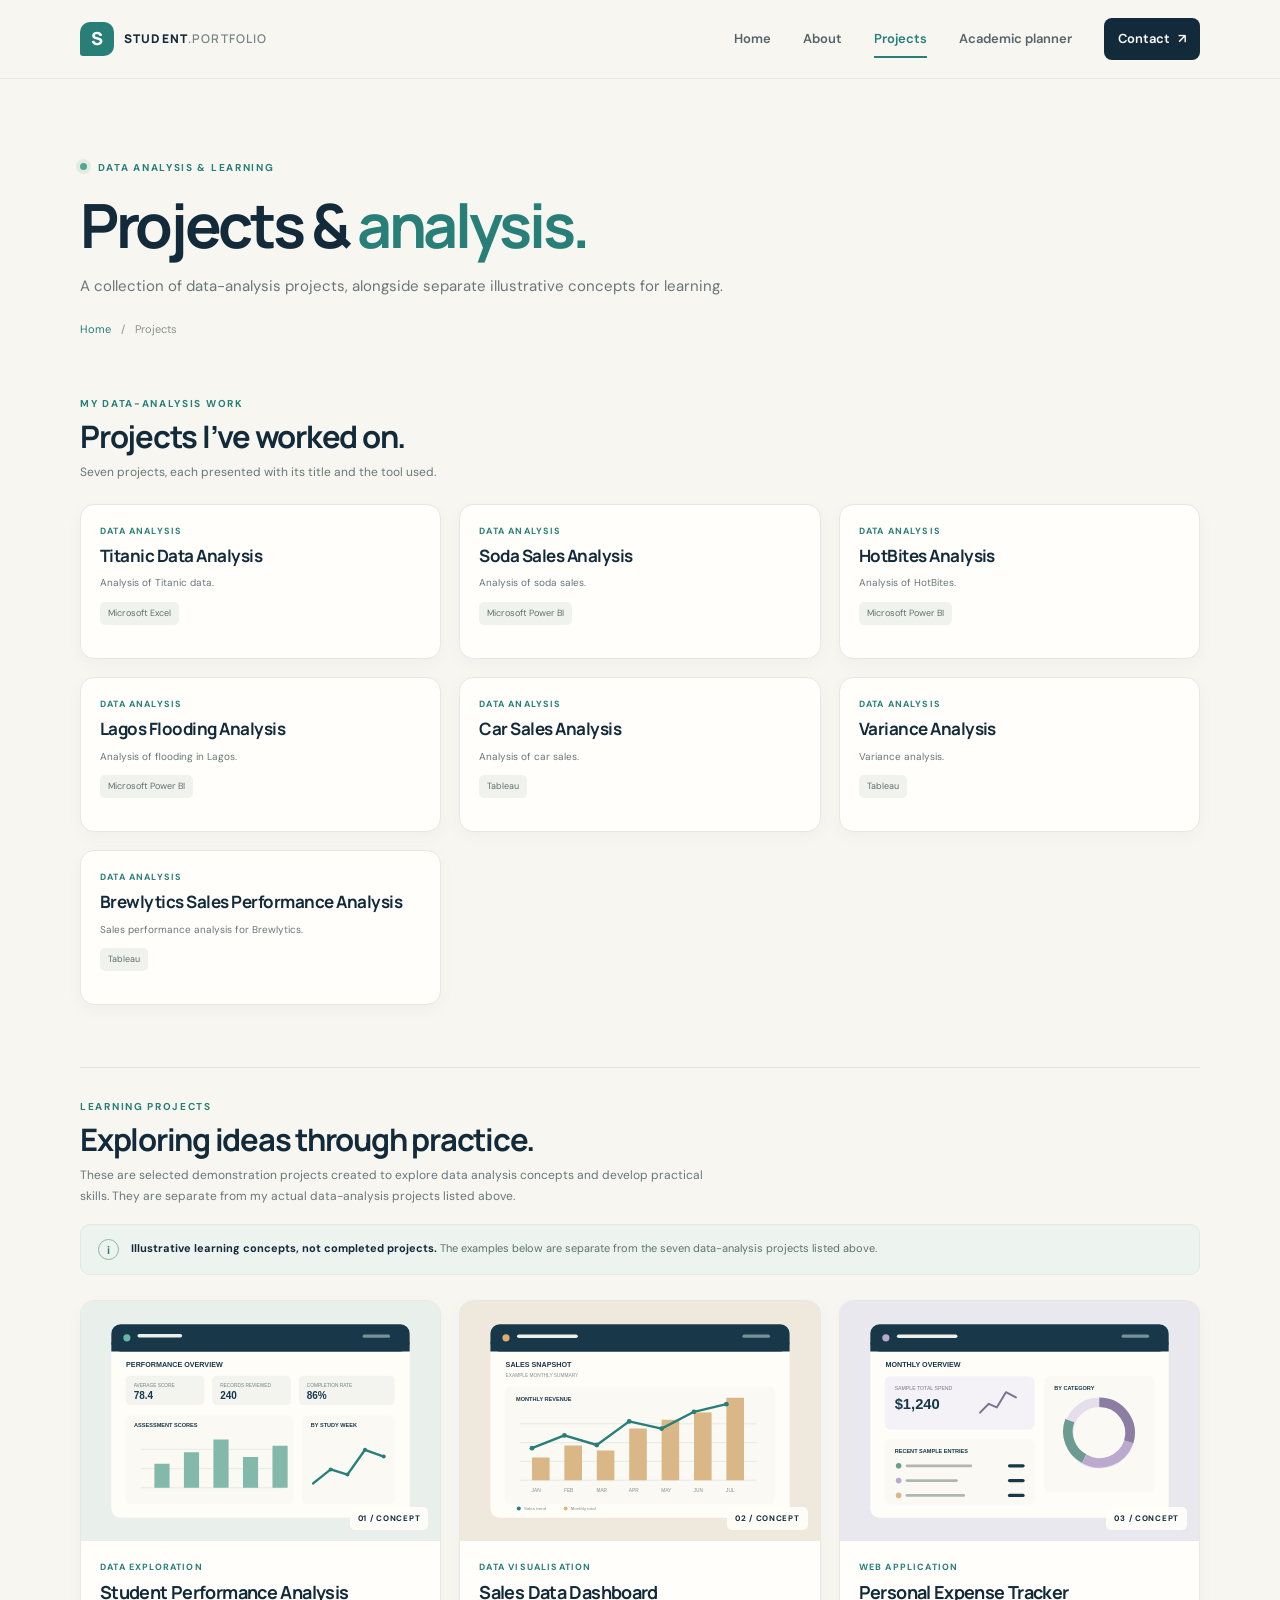
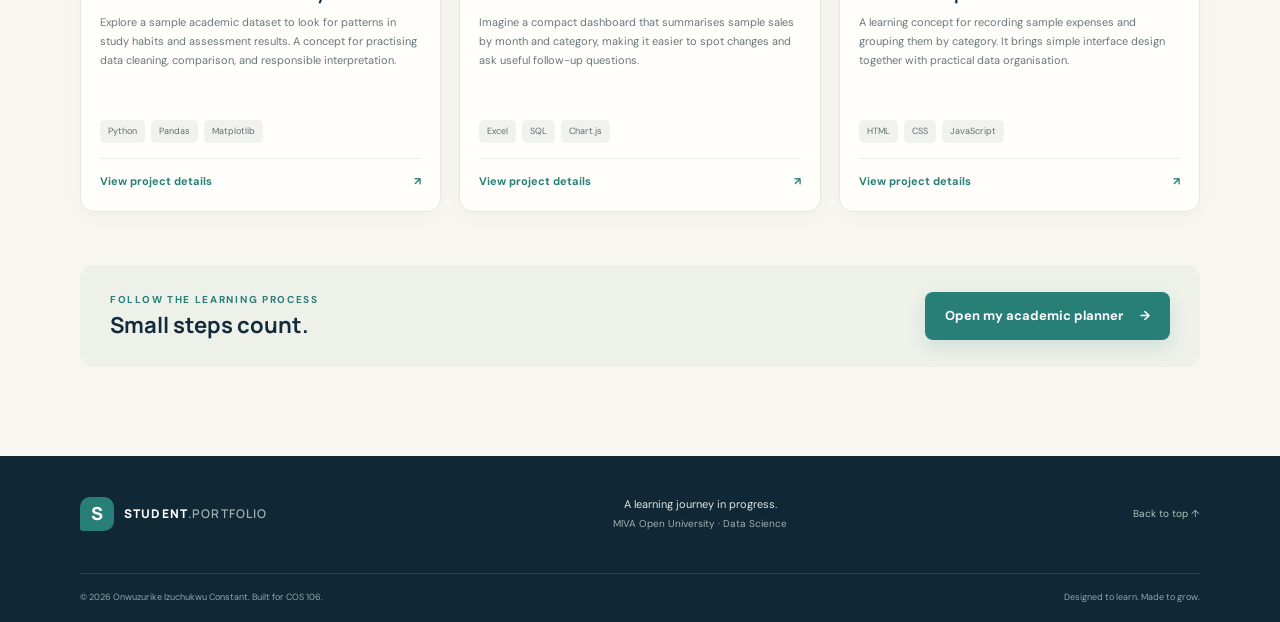
==== commit deba377c: "Improve projects page presentation" ====
--- a/projects.html
+++ b/projects.html
@@ -24,7 +24,7 @@
         </div>
       </section>
       <section class="sample-work-section" aria-labelledby="sample-work-heading">
-      <div class="sample-work-heading"><div><p class="eyebrow">PRACTICE IDEAS</p><h2 id="sample-work-heading">Sample project demonstrations.</h2><p>These are illustrative concepts, kept separate from your actual work.</p></div></div>
+      <div class="sample-work-heading"><div><p class="eyebrow">LEARNING PROJECTS</p><h2 id="sample-work-heading">Exploring ideas through practice.</h2><p>These are selected demonstration projects created to explore data analysis concepts and develop practical skills. They are separate from my actual data-analysis projects listed above.</p></div></div>
       <div class="notice-banner"><span class="notice-icon" aria-hidden="true">i</span><p><strong>Illustrative learning concepts, not completed projects.</strong> The examples below are separate from the seven data-analysis projects listed above.</p></div>
       <div class="project-grid">
         <article class="project-card"><a class="project-art" href="#student-performance-details" aria-label="View Student Performance Analysis concept details"><img src="assets/images/project-student.svg" alt="Illustrative dashboard with a student-performance bar chart and score indicators"><span class="project-number">01 / CONCEPT</span></a><div class="project-body"><p class="project-type">DATA EXPLORATION</p><h2>Student Performance Analysis</h2><p>Explore a sample academic dataset to look for patterns in study habits and assessment results. A concept for practising data cleaning, comparison, and responsible interpretation.</p><ul class="tag-list" aria-label="Example technologies"><li>Python</li><li>Pandas</li><li>Matplotlib</li></ul><details class="project-details" id="student-performance-details"><summary>View project details <span aria-hidden="true">↗</span></summary><div><p><strong>Learning goals:</strong> Explore a dataset, handle missing values, compare distributions, and present observations with appropriate context.</p><p><strong>Suggested next step:</strong> Use an open, anonymised dataset. Avoid identifying individual students or implying that correlation proves causation.</p></div></details></div></article>
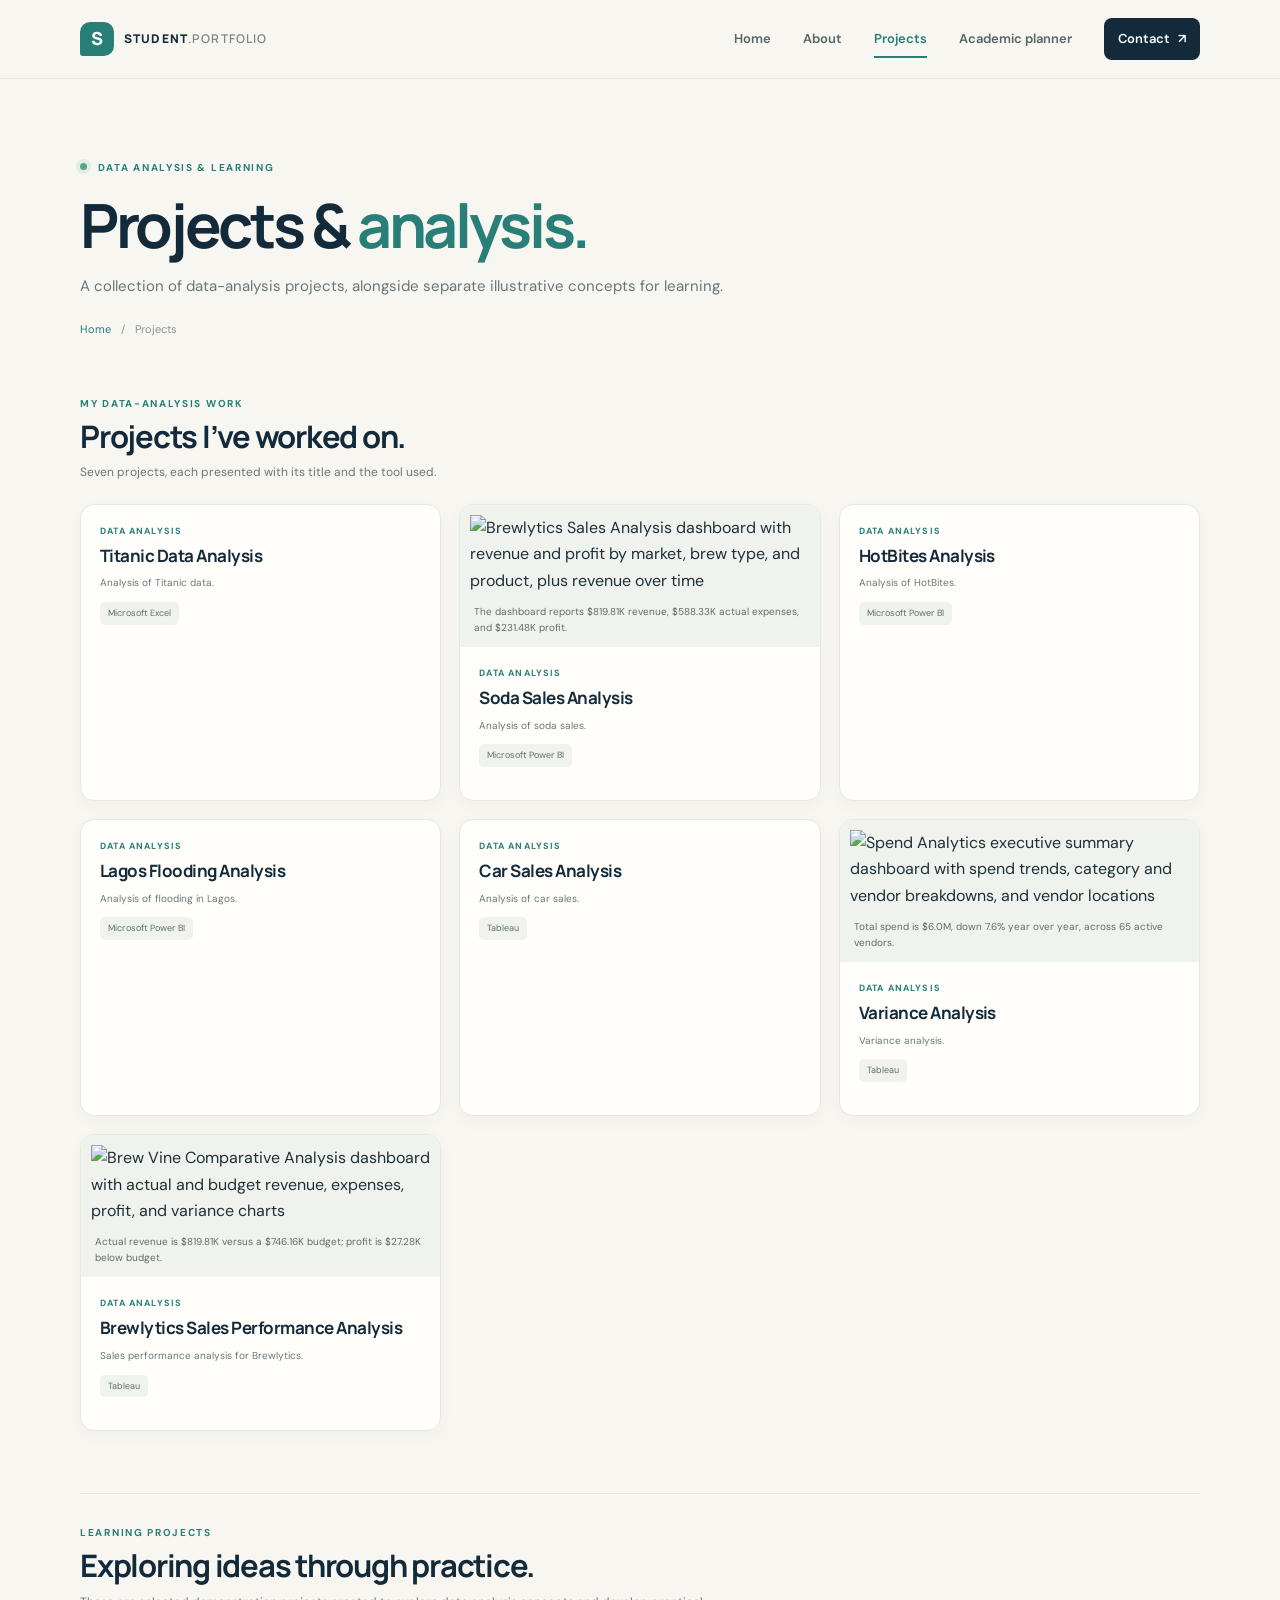
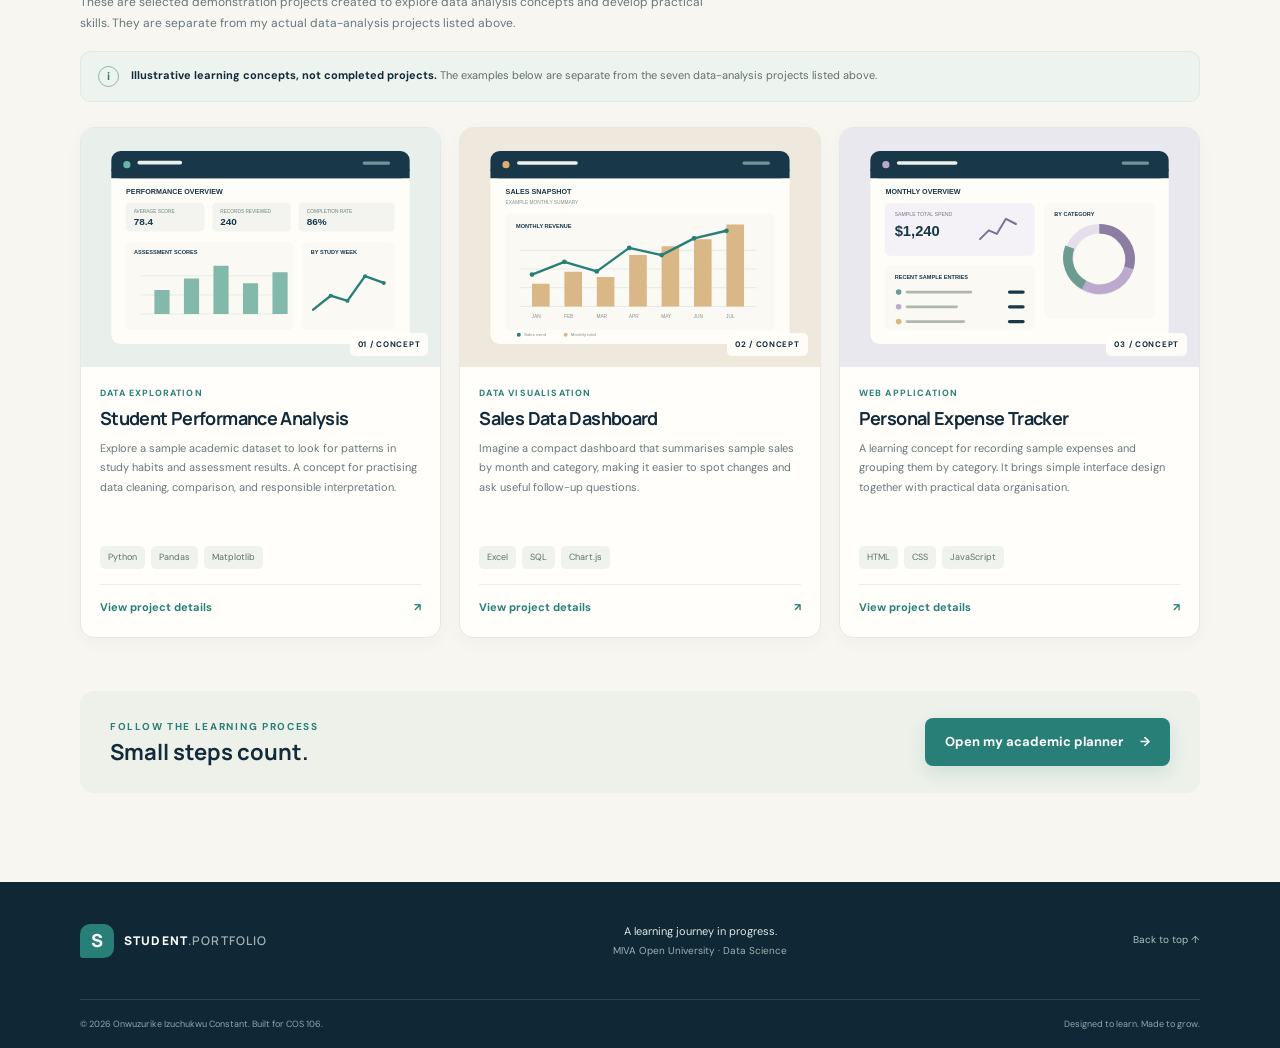
==== commit 44580198: "Add actual project dashboard screenshots" ====
--- a/projects.html
+++ b/projects.html
@@ -15,12 +15,12 @@
         <div class="actual-work-heading"><div><p class="eyebrow">MY DATA-ANALYSIS WORK</p><h2 id="actual-work-heading">Projects I’ve worked on.</h2><p>Seven projects, each presented with its title and the tool used.</p></div></div>
         <div class="project-grid actual-project-grid">
           <article class="project-card actual-project-card"><div class="project-body"><p class="project-type">DATA ANALYSIS</p><h3>Titanic Data Analysis</h3><p class="actual-project-summary">Analysis of Titanic data.</p><ul class="tag-list" aria-label="Tool used"><li>Microsoft Excel</li></ul></div></article>
-          <article class="project-card actual-project-card"><div class="project-body"><p class="project-type">DATA ANALYSIS</p><h3>Soda Sales Analysis</h3><p class="actual-project-summary">Analysis of soda sales.</p><ul class="tag-list" aria-label="Tool used"><li>Microsoft Power BI</li></ul></div></article>
+          <article class="project-card actual-project-card"><figure class="actual-project-image"><img src="assets/images/soda-sales-dashboard.png.png" alt="Brewlytics Sales Analysis dashboard with revenue and profit by market, brew type, and product, plus revenue over time"><figcaption>The dashboard reports $819.81K revenue, $588.33K actual expenses, and $231.48K profit.</figcaption></figure><div class="project-body"><p class="project-type">DATA ANALYSIS</p><h3>Soda Sales Analysis</h3><p class="actual-project-summary">Analysis of soda sales.</p><ul class="tag-list" aria-label="Tool used"><li>Microsoft Power BI</li></ul></div></article>
           <article class="project-card actual-project-card"><div class="project-body"><p class="project-type">DATA ANALYSIS</p><h3>HotBites Analysis</h3><p class="actual-project-summary">Analysis of HotBites.</p><ul class="tag-list" aria-label="Tool used"><li>Microsoft Power BI</li></ul></div></article>
           <article class="project-card actual-project-card"><div class="project-body"><p class="project-type">DATA ANALYSIS</p><h3>Lagos Flooding Analysis</h3><p class="actual-project-summary">Analysis of flooding in Lagos.</p><ul class="tag-list" aria-label="Tool used"><li>Microsoft Power BI</li></ul></div></article>
           <article class="project-card actual-project-card"><div class="project-body"><p class="project-type">DATA ANALYSIS</p><h3>Car Sales Analysis</h3><p class="actual-project-summary">Analysis of car sales.</p><ul class="tag-list" aria-label="Tool used"><li>Tableau</li></ul></div></article>
-          <article class="project-card actual-project-card"><div class="project-body"><p class="project-type">DATA ANALYSIS</p><h3>Variance Analysis</h3><p class="actual-project-summary">Variance analysis.</p><ul class="tag-list" aria-label="Tool used"><li>Tableau</li></ul></div></article>
-          <article class="project-card actual-project-card"><div class="project-body"><p class="project-type">DATA ANALYSIS</p><h3>Brewlytics Sales Performance Analysis</h3><p class="actual-project-summary">Sales performance analysis for Brewlytics.</p><ul class="tag-list" aria-label="Tool used"><li>Tableau</li></ul></div></article>
+          <article class="project-card actual-project-card"><figure class="actual-project-image"><img src="assets/images/variance-dashboard.png.png" alt="Spend Analytics executive summary dashboard with spend trends, category and vendor breakdowns, and vendor locations"><figcaption>Total spend is $6.0M, down 7.6% year over year, across 65 active vendors.</figcaption></figure><div class="project-body"><p class="project-type">DATA ANALYSIS</p><h3>Variance Analysis</h3><p class="actual-project-summary">Variance analysis.</p><ul class="tag-list" aria-label="Tool used"><li>Tableau</li></ul></div></article>
+          <article class="project-card actual-project-card"><figure class="actual-project-image"><img src="assets/images/brewlytics-dashboard.png.png" alt="Brew Vine Comparative Analysis dashboard with actual and budget revenue, expenses, profit, and variance charts"><figcaption>Actual revenue is $819.81K versus a $746.16K budget; profit is $27.28K below budget.</figcaption></figure><div class="project-body"><p class="project-type">DATA ANALYSIS</p><h3>Brewlytics Sales Performance Analysis</h3><p class="actual-project-summary">Sales performance analysis for Brewlytics.</p><ul class="tag-list" aria-label="Tool used"><li>Tableau</li></ul></div></article>
         </div>
       </section>
       <section class="sample-work-section" aria-labelledby="sample-work-heading">
--- a/css/style.css
+++ b/css/style.css
@@ -197,6 +197,9 @@
 .actual-work-heading .eyebrow, .sample-work-heading .eyebrow { margin-bottom: 7px; }
 .work-status { flex: 0 0 auto; margin-top: 7px; padding: 7px 10px; color: #64746f; background: #edf2eb; border: 1px solid #e0e8df; border-radius: 30px; font-size: 8px; font-weight: 700; letter-spacing: .1em; }
 .actual-project-card { overflow: hidden; }
+.actual-project-image { margin: 0; padding: 10px 10px 0; background: #f0f3ed; }
+.actual-project-image img { display: block; width: 100%; height: auto; }
+.actual-project-image figcaption { padding: 10px 4px 11px; color: #5e6d6c; font-size: 10px; line-height: 1.6; }
 .project-placeholder-art { display: grid; min-height: 180px; aspect-ratio: 1.5; align-content: center; justify-items: center; gap: 7px; color: #69847e; background: #e9f0ec; }
 .project-placeholder-art > span { display: grid; width: 42px; height: 42px; place-items: center; color: var(--teal); background: rgb(255 254 250 / 75%); border: 1px dashed #9bb9ad; border-radius: 50%; font-family: var(--font-heading); font-size: 12px; font-weight: 700; }
 .project-placeholder-art small { font-size: 9px; }
